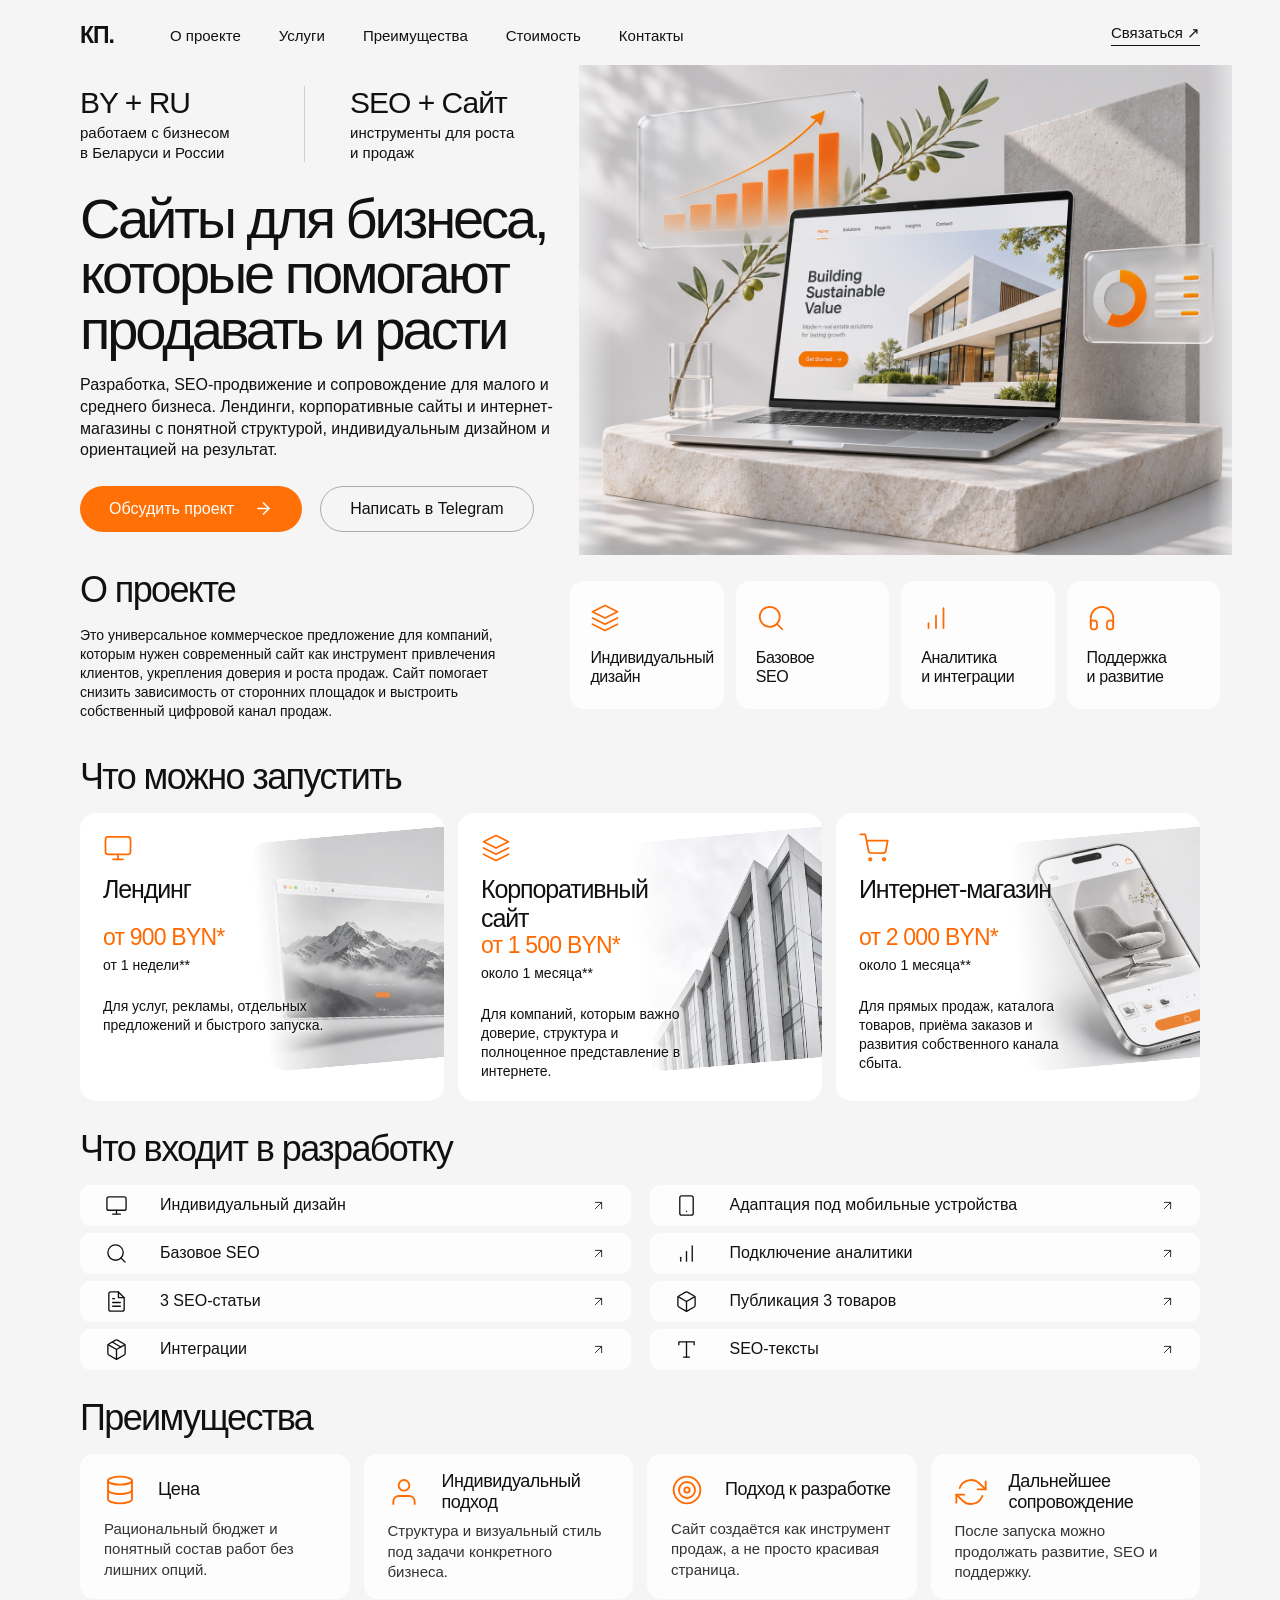
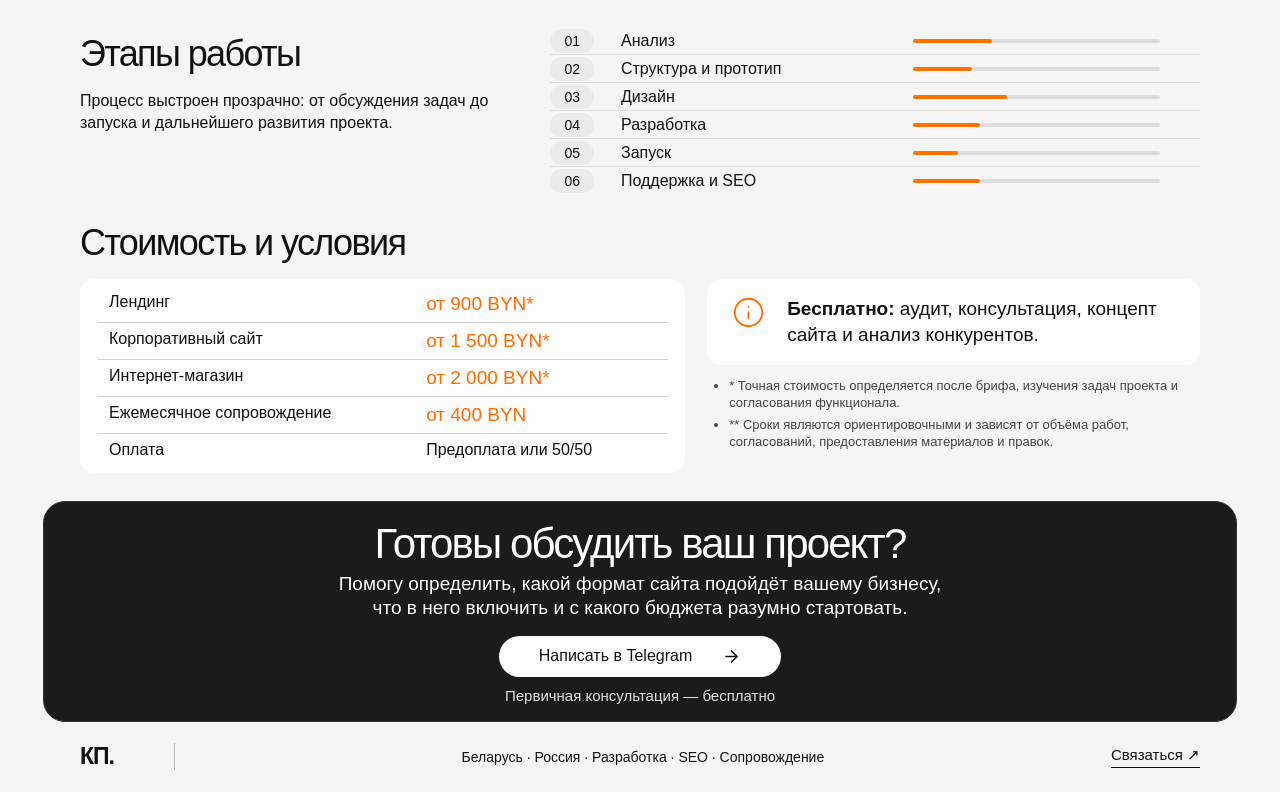
==== business/index.html @ 4745e0a7 "Add universal business website proposal with animated service details" ====
<!doctype html>
<html lang="ru"><head><meta charset="utf-8"><meta name="viewport" content="width=device-width,initial-scale=1"><meta name="theme-color" content="#f5f5f6"><meta name="description" content="Разработка, SEO-продвижение и сопровождение сайтов для малого и среднего бизнеса в Беларуси и России. Лендинги от 900 BYN."><title>Сайты для роста бизнеса — коммерческое предложение</title><link rel="stylesheet" href="style.css"></head><body>
<header class="wrap"><a class="logo" href="#home" aria-label="На главную">КП.</a><nav aria-label="Основная навигация"><a href="#about">О проекте</a><a href="#services">Услуги</a><a href="#benefits">Преимущества</a><a href="#pricing">Стоимость</a><a href="#contact">Контакты</a></nav><a class="text-link" href="https://t.me/mofyl">Связаться ↗</a></header>
<main id="home"><section class="hero wrap"><img class="hero-image" src="assets/hero.png" width="1200" height="900" alt="Ноутбук с сайтом компании, графиками роста и аналитикой на каменном подиуме" fetchpriority="high"><div class="hero-copy"><div class="metrics"><div><strong>BY + RU</strong><span>работаем с бизнесом<br>в Беларуси и России</span></div><div><strong>SEO + Сайт</strong><span>инструменты для роста<br>и продаж</span></div></div><h1>Сайты для бизнеса,<br>которые помогают<br>продавать и расти</h1><p>Разработка, SEO-продвижение и сопровождение для малого и среднего бизнеса. Лендинги, корпоративные сайты и интернет-магазины с понятной структурой, индивидуальным дизайном и ориентацией на результат.</p><div class="actions"><a class="button orange" href="https://t.me/mofyl">Обсудить проект <i data-feather="arrow-right"></i></a><a class="button outline" href="https://t.me/mofyl">Написать в Telegram</a></div></div></section>
<section class="wrap about" id="about"><div><h2>О проекте</h2><p>Это универсальное коммерческое предложение для компаний, которым нужен современный сайт как инструмент привлечения клиентов, укрепления доверия и роста продаж. Сайт помогает снизить зависимость от сторонних площадок и выстроить собственный цифровой канал продаж.</p></div><div class="features"><article><i data-feather="layers"></i><h3>Индивидуальный<br>дизайн</h3></article><article><i data-feather="search"></i><h3>Базовое<br>SEO</h3></article><article><i data-feather="bar-chart"></i><h3>Аналитика<br>и интеграции</h3></article><article><i data-feather="headphones"></i><h3>Поддержка<br>и развитие</h3></article></div></section>
<section class="wrap" id="services"><h2>Что можно запустить</h2><div class="services"><article class="service"><img src="assets/landing.png" width="600" height="600" alt="Минималистичный лендинг с фотографией гор" loading="lazy"><div><i data-feather="monitor"></i><h3>Лендинг</h3><strong>от 900 BYN*</strong><span>от 1 недели**</span><p>Для услуг, рекламы, отдельных предложений и быстрого запуска.</p></div></article><article class="service"><img src="assets/corporate.png" width="600" height="600" alt="Современная архитектура офисного здания" loading="lazy"><div><i data-feather="layers"></i><h3>Корпоративный<br>сайт</h3><strong>от 1 500 BYN*</strong><span>около 1 месяца**</span><p>Для компаний, которым важно доверие, структура и полноценное представление в интернете.</p></div></article><article class="service"><img src="assets/shop.png" width="600" height="600" alt="Интернет-магазин мебели на экране смартфона" loading="lazy"><div><i data-feather="shopping-cart"></i><h3>Интернет-магазин</h3><strong>от 2 000 BYN*</strong><span>около 1 месяца**</span><p>Для прямых продаж, каталога товаров, приёма заказов и развития собственного канала сбыта.</p></div></article></div></section>
<section class="wrap" id="development"><h2>Что входит в разработку</h2><div class="accordion" id="accordion"></div></section>
<section class="wrap" id="benefits"><h2>Преимущества</h2><div class="benefits"><article><i data-feather="database"></i><h3>Цена</h3><p>Рациональный бюджет и понятный состав работ без лишних опций.</p></article><article><i data-feather="user"></i><h3>Индивидуальный<br>подход</h3><p>Структура и визуальный стиль под задачи конкретного бизнеса.</p></article><article><i data-feather="target"></i><h3>Подход к разработке</h3><p>Сайт создаётся как инструмент продаж, а не просто красивая страница.</p></article><article><i data-feather="refresh-cw"></i><h3>Дальнейшее<br>сопровождение</h3><p>После запуска можно продолжать развитие, SEO и поддержку.</p></article></div></section>
<section class="wrap stages"><div><h2>Этапы работы</h2><p>Процесс выстроен прозрачно: от обсуждения задач до запуска и дальнейшего развития проекта.</p></div><ol><li><span>Анализ</span><b style="--progress:32%"></b></li><li><span>Структура и прототип</span><b style="--progress:24%"></b></li><li><span>Дизайн</span><b style="--progress:38%"></b></li><li><span>Разработка</span><b style="--progress:27%"></b></li><li><span>Запуск</span><b style="--progress:18%"></b></li><li><span>Поддержка и SEO</span><b style="--progress:27%"></b></li></ol></section>
<section class="wrap" id="pricing"><h2>Стоимость и условия</h2><div class="pricing"><div class="price-table"><div><span>Лендинг</span><strong>от 900 BYN*</strong></div><div><span>Корпоративный сайт</span><strong>от 1 500 BYN*</strong></div><div><span>Интернет-магазин</span><strong>от 2 000 BYN*</strong></div><div><span>Ежемесячное сопровождение</span><strong>от 400 BYN</strong></div><div><span>Оплата</span><span>Предоплата или 50/50</span></div></div><div><aside class="free"><i data-feather="info"></i><p><b>Бесплатно:</b> аудит, консультация, концепт сайта и анализ конкурентов.</p></aside><ul class="notes"><li>* Точная стоимость определяется после брифа, изучения задач проекта и согласования функционала.</li><li>** Сроки являются ориентировочными и зависят от объёма работ, согласований, предоставления материалов и правок.</li></ul></div></div></section>
<section class="contact" id="contact"><h2>Готовы обсудить ваш проект?</h2><p>Помогу определить, какой формат сайта подойдёт вашему бизнесу,<br>что в него включить и с какого бюджета разумно стартовать.</p><a class="button" href="https://t.me/mofyl">Написать в Telegram <i data-feather="arrow-right"></i></a><small>Первичная консультация — бесплатно</small></section></main>
<footer class="wrap"><a class="logo" href="#home">КП.</a><span>Беларусь · Россия · Разработка · SEO · Сопровождение</span><a class="text-link" href="https://t.me/mofyl">Связаться ↗</a></footer><script src="assets/feather.min.js"></script><script src="script.js"></script></body></html>
---- business/style.css ----
*{box-sizing:border-box}html{scroll-behavior:smooth;scroll-padding-top:24px}body{margin:0;background:#f5f5f6;color:#111;font-family:Arial,Helvetica,sans-serif;font-size:16px;-webkit-font-smoothing:antialiased}a{color:inherit;text-decoration:none}button{font:inherit}p{line-height:1.35;margin:0}h1,h2,h3{font-weight:400;margin:0;letter-spacing:-.045em}h2{font-size:36px;line-height:1.12;margin-bottom:16px}h3{font-size:19px;line-height:1.14}.wrap{max-width:1160px;margin:auto;padding:0 20px}header{height:70px;display:flex;align-items:center;gap:56px}.logo{font-size:23px;font-weight:700;letter-spacing:-1px}nav{display:flex;gap:38px;font-size:15px}.text-link{font-size:15px;border-bottom:1px solid;padding-bottom:3px}header>.text-link{margin-left:auto}a:focus-visible,button:focus-visible{outline:2px solid #ff6b00;outline-offset:5px}nav a:hover,.text-link:hover{color:#ef6400}.hero{position:relative;min-height:490px;padding-top:16px;padding-bottom:28px}.hero-copy{position:relative;z-index:1;width:54%}.hero-image{position:absolute;width:59%;height:490px;object-fit:contain;right:-28px;top:-5px;mix-blend-mode:multiply}.metrics{display:flex;gap:44px;margin:0 0 29px}.metrics>div{min-width:180px}.metrics>div+div{border-left:1px solid #d0d0d0;padding-left:45px}.metrics strong{display:block;font-size:30px;font-weight:400;letter-spacing:-1px}.metrics span{display:block;font-size:15px;line-height:1.3;margin-top:3px}h1{font-size:56px;line-height:.99;margin-bottom:17px;letter-spacing:-.055em}.hero-copy>p{max-width:500px;font-size:16px}.actions{display:flex;gap:18px;margin-top:25px}.button{display:inline-flex;align-items:center;justify-content:center;gap:20px;border-radius:40px;background:#fff;padding:13px 29px;font-size:16px;transition:transform .25s,background .25s,box-shadow .25s;white-space:nowrap}.button svg{width:19px;height:19px}.button:hover{transform:translateY(-3px);box-shadow:0 5px 18px #00000015}.orange{background:#ff7107;color:#fff}.orange:hover{background:#ee6200}.outline{border:1px solid #aaa;background:transparent}.about{display:grid;grid-template-columns:42% 58%;align-items:center;gap:20px;margin-top:10px;margin-bottom:36px}.about p{font-size:14px;max-width:440px}.features{display:grid;grid-template-columns:repeat(4,1fr);gap:12px}.features article{padding:22px 20px;background:#ffffffc9;border-radius:14px;min-height:128px}.features svg{width:30px;height:30px;color:#ff6b00;stroke-width:1.4;margin-bottom:12px}.features h3{font-size:16px;letter-spacing:-.025em}section.wrap:not(.hero):not(.about){margin-bottom:28px}.services{display:grid;grid-template-columns:repeat(3,1fr);gap:14px}.service{border-radius:16px;background:#fff;position:relative;overflow:hidden;min-height:258px;padding:20px 23px}.service>img{position:absolute;right:-42px;top:20px;width:62%;height:230px;object-fit:cover;opacity:.92;border-radius:18px;transform:rotate(-5deg)}.service>div{position:relative;z-index:1}.service svg{color:#ff6b00;width:30px;height:30px;stroke-width:1.4;margin-bottom:8px}.service h3{font-size:25px;min-height:49px;max-width:90%}.service strong{color:#ff6900;font-size:23px;font-weight:500;display:block;letter-spacing:-.035em;margin-top:0}.service span{display:block;font-size:14px;margin-top:6px}.service p{font-size:14px;max-width:225px;margin-top:24px;text-shadow:0 0 7px white,0 0 7px white}.accordion{display:grid;grid-template-columns:1fr 1fr;gap:7px 19px;align-items:start}.accordion-item{background:#ffffffd9;border-radius:11px;overflow:hidden}.accordion button{width:100%;padding:9px 25px;display:flex;align-items:center;border:0;background:transparent;text-align:left;gap:32px;cursor:pointer;color:#111;font-size:16px}.accordion button svg{width:23px;height:23px;stroke-width:1.4;flex-shrink:0}.accordion button .arrow{margin-left:auto;width:15px;transition:transform .4s}.accordion button[aria-expanded=true] .arrow{transform:rotate(90deg);color:#ff6b00}.accordion-panel{display:grid;grid-template-rows:0fr;transition:grid-template-rows .45s ease,opacity .35s;opacity:0}.accordion-panel>div{overflow:hidden}.accordion-panel p{font-size:14px;color:#505050;padding:0 25px 0 80px;transition:padding .45s}.accordion-item.open .accordion-panel{grid-template-rows:1fr;opacity:1}.accordion-item.open p{padding-bottom:18px}.benefits{display:grid;grid-template-columns:repeat(4,1fr);gap:14px}.benefits article{background:#ffffffd9;border-radius:14px;padding:17px 24px;display:grid;grid-template-columns:40px 1fr;align-items:center;gap:9px 14px}.benefits svg{color:#ff6b00;width:32px;height:32px;stroke-width:1.4}.benefits h3{font-size:18px;letter-spacing:-.025em}.benefits p{grid-column:1/-1;color:#333;font-size:15px}.stages{display:grid;grid-template-columns:40% 58%;gap:2%;align-items:start;padding-top:0}.stages>div{padding-top:7px}.stages p{max-width:410px}.stages ol{list-style:none;counter-reset:stage;margin:0;padding:0}.stages li{counter-increment:stage;display:flex;gap:27px;align-items:center;border-bottom:1px solid #dedee0;min-height:28px;font-size:16px}.stages li:last-child{border:0}.stages li:before{content:'0' counter(stage);font-size:14px;background:#ebebed;border-radius:20px;padding:4px 14px}.stages li span{flex:1}.stages li b{width:38%;height:4px;background:#dddde0;border-radius:5px;margin-right:40px}.stages li b:before{content:'';display:block;width:var(--progress);height:100%;border-radius:5px;background:#ff7200}.pricing{display:grid;grid-template-columns:54% 44%;gap:2%}.price-table{background:#ffffffce;padding:7px 17px;border-radius:14px}.price-table>div{display:grid;grid-template-columns:58% 42%;padding:7px 12px;border-bottom:1px solid #d2d2d2;font-size:16px}.price-table>div:last-child{border:0}.price-table strong{color:#ff6b00;font-size:19px;font-weight:500}.free{display:flex;gap:22px;background:#ffffffce;border-radius:14px;padding:17px 25px;align-items:flex-start}.free svg{width:33px;height:33px;flex-shrink:0;color:#ff6b00;stroke-width:1.3}.free p{font-size:19px}.notes{padding-left:22px;margin:13px 0 0;color:#444;font-size:13px;line-height:1.3}.notes li+li{margin-top:6px}.contact{max-width:1194px;margin:24px auto 0;text-align:center;background:#1b1b1b;color:#fff;border:1px solid #333;border-radius:22px;padding:18px 20px 17px}.contact h2{font-size:42px;margin-bottom:5px}.contact p{font-size:19px;line-height:1.22}.contact .button{color:#111;margin:17px 0 10px;padding:11px 40px;gap:30px}.contact small{display:block;font-size:15px;color:#e0e0e0}footer{display:flex;align-items:center;justify-content:space-between;height:70px;gap:20px}footer>.logo{border-right:1px solid #bbb;padding-right:60px}footer>span{font-size:14px}.reveal{opacity:0;transform:translateY(20px);transition:opacity .75s ease,transform .75s ease}.reveal.visible{opacity:1;transform:none}@media(min-width:1500px){.hero{padding-top:24px}}@media(max-width:1050px){header{gap:30px}nav{gap:22px}.hero-image{right:0;width:54%}h1{font-size:46px}.hero-copy{width:56%}.metrics{gap:20px}.metrics>div{min-width:155px}.metrics>div+div{padding-left:25px}.actions{gap:12px}.button{padding:12px 21px}.about{grid-template-columns:40% 58%;gap:2%}.features article{padding:20px 15px}.service{padding:18px}.service h3{font-size:23px}.benefits article{padding:16px}.contact{margin-left:20px;margin-right:20px}}@media(max-width:760px){header{height:auto;min-height:65px;flex-wrap:wrap;gap:15px;padding-top:16px;padding-bottom:12px}nav{order:3;width:100%;overflow:auto;gap:23px;padding:4px 0;font-size:14px;white-space:nowrap}.hero{padding-top:20px;min-height:0}.hero-copy{width:100%}.metrics{margin-bottom:25px}.metrics strong{font-size:26px}h1{font-size:clamp(36px,7.6vw,54px)}.hero-copy>p{max-width:540px}.hero-image{position:relative;width:100%;height:auto;max-height:380px;object-fit:contain;top:0;right:0;margin-top:20px}.hero{display:flex;flex-direction:column-reverse}.actions{flex-wrap:wrap}.button{font-size:14px;padding:12px 22px}.about{display:block;margin-top:0}.about p{max-width:none}.features{margin-top:22px;grid-template-columns:repeat(4,1fr);gap:8px}.features article{padding:15px 10px;min-height:110px}.features h3{font-size:13px}.services{grid-template-columns:1fr}.service{min-height:245px;padding:23px}.service>img{width:50%;height:230px;right:-10px;top:10px}.service h3{font-size:27px;min-height:44px}.service p{max-width:55%;font-size:15px}.accordion{grid-template-columns:1fr}.accordion button{gap:20px;padding:12px 18px;font-size:15px}.accordion-panel p{padding-left:61px}.benefits{grid-template-columns:1fr 1fr;gap:10px}.benefits h3{font-size:16px}.benefits p{font-size:14px}.benefits article{gap:10px;grid-template-columns:30px 1fr}.benefits svg{width:27px}.stages{grid-template-columns:1fr;gap:20px}.stages p{max-width:none}.stages li b{margin-right:5px;width:32%}.stages li{gap:14px;font-size:14px}.pricing{grid-template-columns:1fr;gap:18px}.price-table>div{font-size:14px;padding:9px 0}.price-table strong{font-size:17px}h2{font-size:30px}.contact{padding:24px 16px;border-radius:18px}.contact h2{font-size:32px}.contact p{font-size:16px}.contact br{display:none}.contact small{font-size:13px}footer{height:auto;padding-top:22px;padding-bottom:22px;flex-wrap:wrap}footer>.logo{padding-right:25px}footer>span{order:3;width:100%;font-size:12px}}@media(prefers-reduced-motion:reduce){html{scroll-behavior:auto}*,*:before{transition:none!important;animation:none!important}.reveal{opacity:1;transform:none}}
.hero-image{mask-image:linear-gradient(to right,transparent,#000 7%,#000 94%,transparent);mask-composite:intersect}.service>img{mask-image:linear-gradient(to right,transparent,#000 30%)}.features{grid-template-columns:repeat(4,minmax(0,1fr))}.benefits{grid-template-columns:repeat(4,minmax(0,1fr))}@media(max-width:760px){.metrics>div{min-width:0;flex:1}.metrics{gap:18px}.metrics>div+div{padding-left:18px}.features{grid-template-columns:repeat(2,minmax(0,1fr))}.features h3{font-size:15px}.features article{padding:18px}.benefits{grid-template-columns:repeat(2,minmax(0,1fr))}.benefits article{min-width:0}.benefits h3{overflow-wrap:anywhere}.hero-image{mask-image:linear-gradient(to bottom,transparent,#000 6%,#000 94%,transparent)}}
@media(min-width:761px) and (max-width:1050px){.features{grid-template-columns:repeat(2,minmax(0,1fr))}.features article{min-height:100px;padding:14px 18px}.features h3 br{display:none}.features svg{margin-bottom:5px}.hero-image{width:51%;mask-image:linear-gradient(to right,transparent,#000 18%,#000 94%,transparent)}.hero-copy>p{max-width:92%}.benefits article{grid-template-columns:1fr}.benefits h3{min-height:38px}}
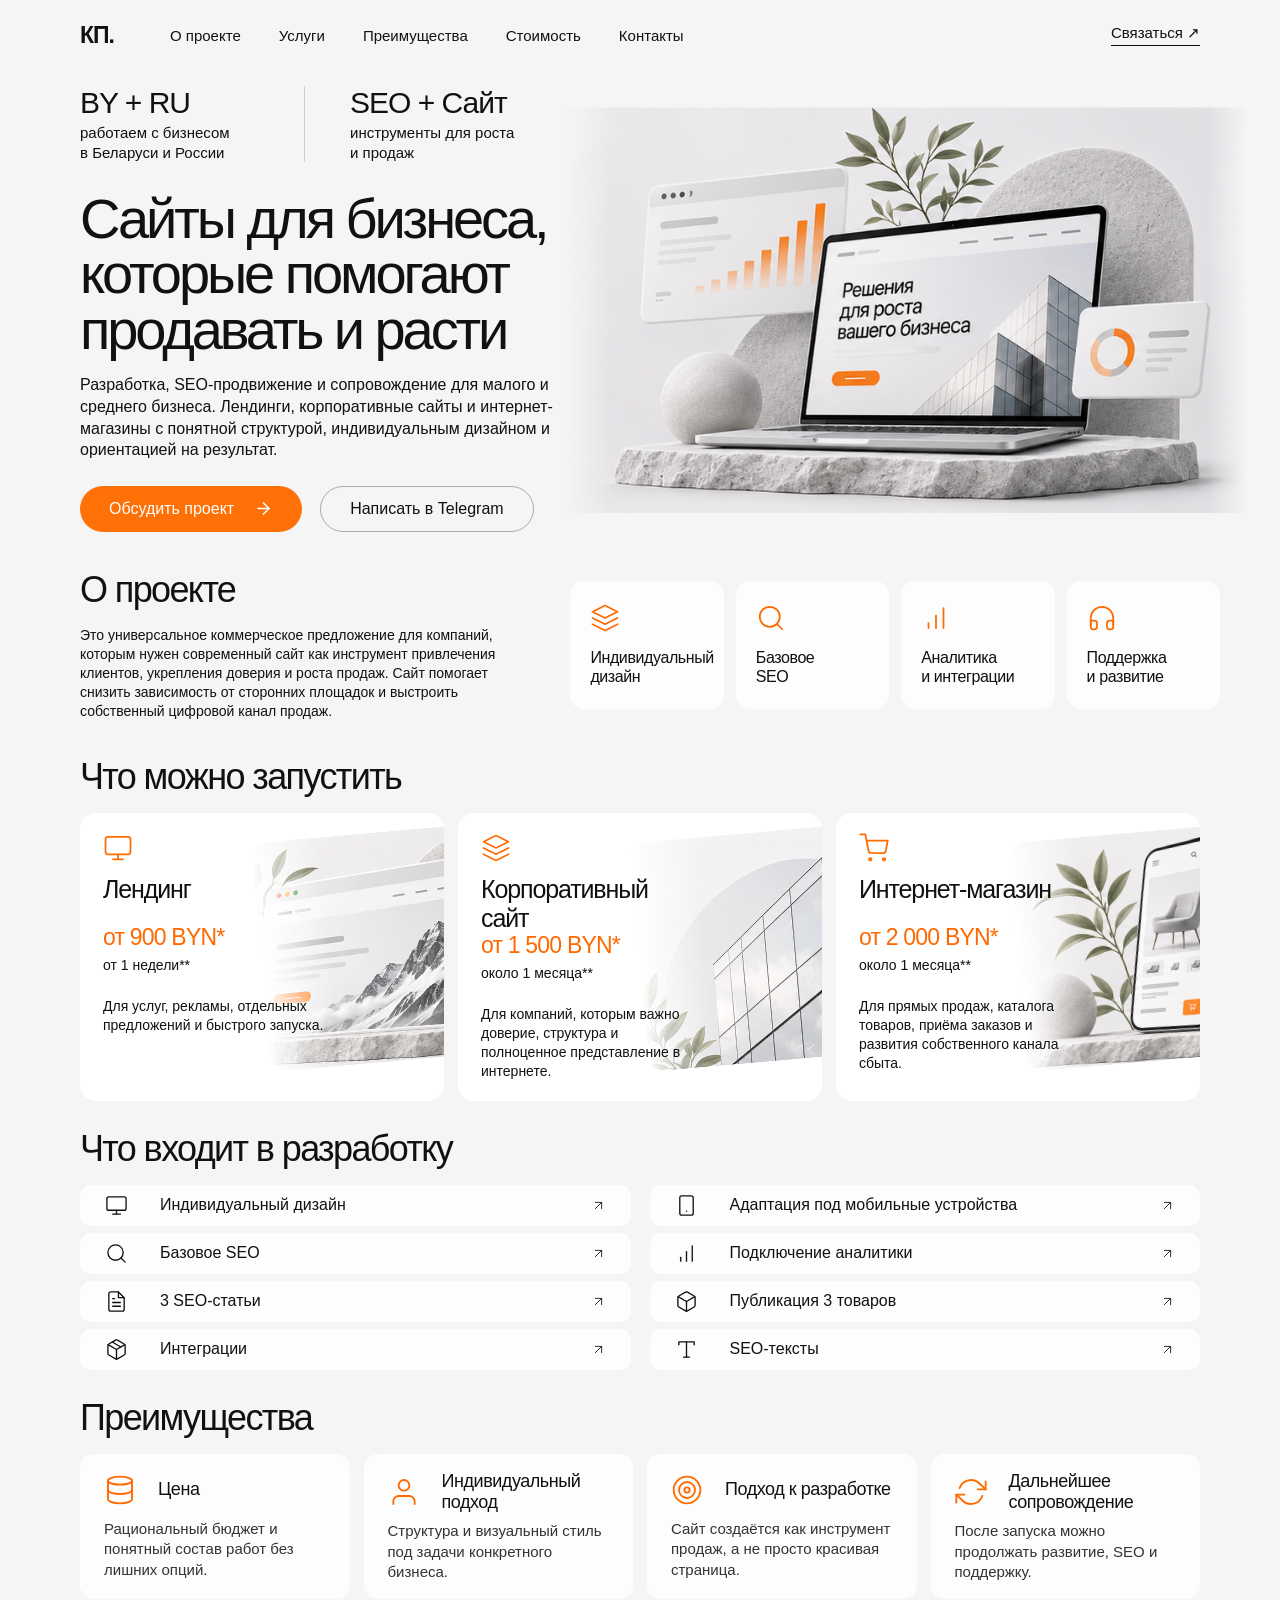
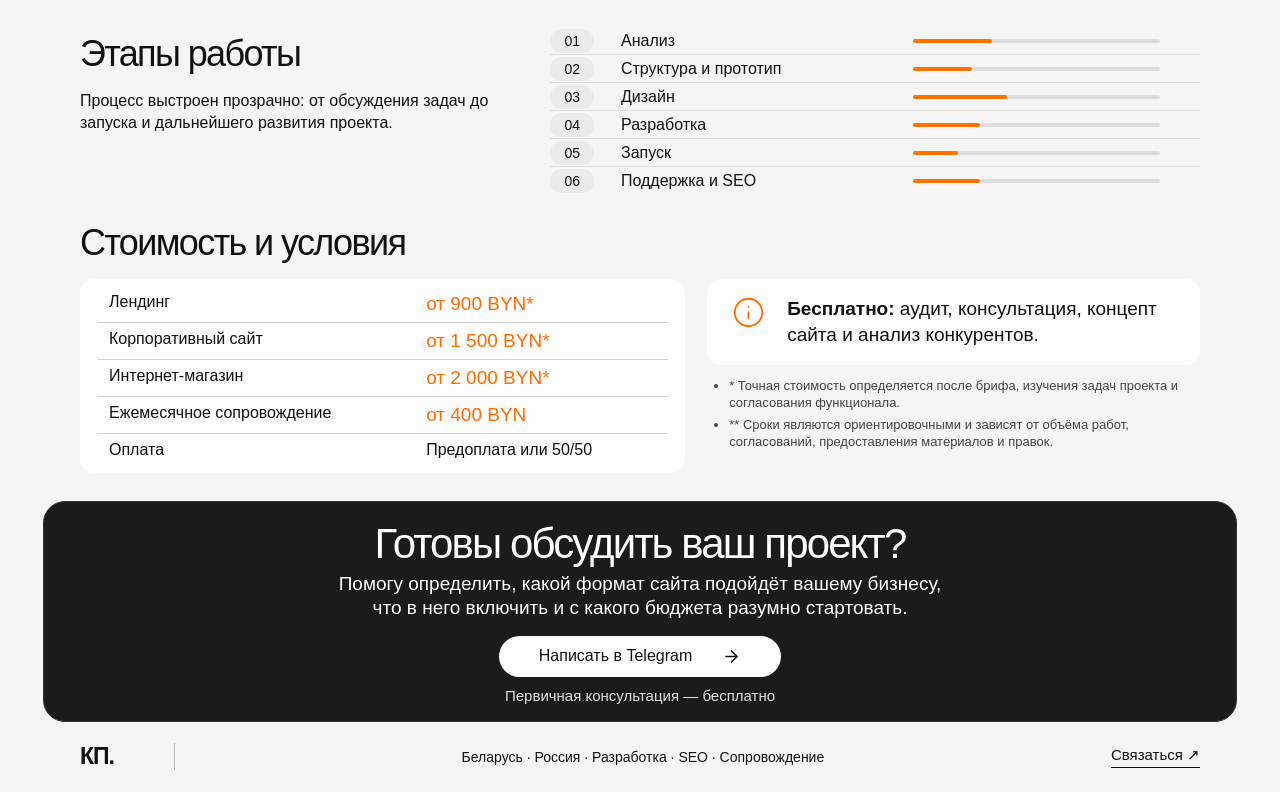
==== commit 1a790bab: "Replace proposal images with supplied client assets" ====
--- a/business/index.html
+++ b/business/index.html
@@ -1,9 +1,9 @@
 <!doctype html>
 <html lang="ru"><head><meta charset="utf-8"><meta name="viewport" content="width=device-width,initial-scale=1"><meta name="theme-color" content="#f5f5f6"><meta name="description" content="Разработка, SEO-продвижение и сопровождение сайтов для малого и среднего бизнеса в Беларуси и России. Лендинги от 900 BYN."><title>Сайты для роста бизнеса — коммерческое предложение</title><link rel="stylesheet" href="style.css"></head><body>
 <header class="wrap"><a class="logo" href="#home" aria-label="На главную">КП.</a><nav aria-label="Основная навигация"><a href="#about">О проекте</a><a href="#services">Услуги</a><a href="#benefits">Преимущества</a><a href="#pricing">Стоимость</a><a href="#contact">Контакты</a></nav><a class="text-link" href="https://t.me/mofyl">Связаться ↗</a></header>
-<main id="home"><section class="hero wrap"><img class="hero-image" src="assets/hero.png" width="1200" height="900" alt="Ноутбук с сайтом компании, графиками роста и аналитикой на каменном подиуме" fetchpriority="high"><div class="hero-copy"><div class="metrics"><div><strong>BY + RU</strong><span>работаем с бизнесом<br>в Беларуси и России</span></div><div><strong>SEO + Сайт</strong><span>инструменты для роста<br>и продаж</span></div></div><h1>Сайты для бизнеса,<br>которые помогают<br>продавать и расти</h1><p>Разработка, SEO-продвижение и сопровождение для малого и среднего бизнеса. Лендинги, корпоративные сайты и интернет-магазины с понятной структурой, индивидуальным дизайном и ориентацией на результат.</p><div class="actions"><a class="button orange" href="https://t.me/mofyl">Обсудить проект <i data-feather="arrow-right"></i></a><a class="button outline" href="https://t.me/mofyl">Написать в Telegram</a></div></div></section>
+<main id="home"><section class="hero wrap"><img class="hero-image" src="assets/hero-v2.png" width="815" height="484" alt="Ноутбук с сайтом компании, графиками роста и аналитикой на каменном подиуме" fetchpriority="high"><div class="hero-copy"><div class="metrics"><div><strong>BY + RU</strong><span>работаем с бизнесом<br>в Беларуси и России</span></div><div><strong>SEO + Сайт</strong><span>инструменты для роста<br>и продаж</span></div></div><h1>Сайты для бизнеса,<br>которые помогают<br>продавать и расти</h1><p>Разработка, SEO-продвижение и сопровождение для малого и среднего бизнеса. Лендинги, корпоративные сайты и интернет-магазины с понятной структурой, индивидуальным дизайном и ориентацией на результат.</p><div class="actions"><a class="button orange" href="https://t.me/mofyl">Обсудить проект <i data-feather="arrow-right"></i></a><a class="button outline" href="https://t.me/mofyl">Написать в Telegram</a></div></div></section>
 <section class="wrap about" id="about"><div><h2>О проекте</h2><p>Это универсальное коммерческое предложение для компаний, которым нужен современный сайт как инструмент привлечения клиентов, укрепления доверия и роста продаж. Сайт помогает снизить зависимость от сторонних площадок и выстроить собственный цифровой канал продаж.</p></div><div class="features"><article><i data-feather="layers"></i><h3>Индивидуальный<br>дизайн</h3></article><article><i data-feather="search"></i><h3>Базовое<br>SEO</h3></article><article><i data-feather="bar-chart"></i><h3>Аналитика<br>и интеграции</h3></article><article><i data-feather="headphones"></i><h3>Поддержка<br>и развитие</h3></article></div></section>
-<section class="wrap" id="services"><h2>Что можно запустить</h2><div class="services"><article class="service"><img src="assets/landing.png" width="600" height="600" alt="Минималистичный лендинг с фотографией гор" loading="lazy"><div><i data-feather="monitor"></i><h3>Лендинг</h3><strong>от 900 BYN*</strong><span>от 1 недели**</span><p>Для услуг, рекламы, отдельных предложений и быстрого запуска.</p></div></article><article class="service"><img src="assets/corporate.png" width="600" height="600" alt="Современная архитектура офисного здания" loading="lazy"><div><i data-feather="layers"></i><h3>Корпоративный<br>сайт</h3><strong>от 1 500 BYN*</strong><span>около 1 месяца**</span><p>Для компаний, которым важно доверие, структура и полноценное представление в интернете.</p></div></article><article class="service"><img src="assets/shop.png" width="600" height="600" alt="Интернет-магазин мебели на экране смартфона" loading="lazy"><div><i data-feather="shopping-cart"></i><h3>Интернет-магазин</h3><strong>от 2 000 BYN*</strong><span>около 1 месяца**</span><p>Для прямых продаж, каталога товаров, приёма заказов и развития собственного канала сбыта.</p></div></article></div></section>
+<section class="wrap" id="services"><h2>Что можно запустить</h2><div class="services"><article class="service"><img src="assets/landing-v2.png" width="814" height="420" alt="Минималистичный лендинг с фотографией гор" loading="lazy"><div><i data-feather="monitor"></i><h3>Лендинг</h3><strong>от 900 BYN*</strong><span>от 1 недели**</span><p>Для услуг, рекламы, отдельных предложений и быстрого запуска.</p></div></article><article class="service"><img src="assets/corporate-v2.png" width="815" height="420" alt="Современная архитектура офисного здания" loading="lazy"><div><i data-feather="layers"></i><h3>Корпоративный<br>сайт</h3><strong>от 1 500 BYN*</strong><span>около 1 месяца**</span><p>Для компаний, которым важно доверие, структура и полноценное представление в интернете.</p></div></article><article class="service"><img src="assets/shop-v2.png" width="814" height="484" alt="Интернет-магазин мебели на экране смартфона" loading="lazy"><div><i data-feather="shopping-cart"></i><h3>Интернет-магазин</h3><strong>от 2 000 BYN*</strong><span>около 1 месяца**</span><p>Для прямых продаж, каталога товаров, приёма заказов и развития собственного канала сбыта.</p></div></article></div></section>
 <section class="wrap" id="development"><h2>Что входит в разработку</h2><div class="accordion" id="accordion"></div></section>
 <section class="wrap" id="benefits"><h2>Преимущества</h2><div class="benefits"><article><i data-feather="database"></i><h3>Цена</h3><p>Рациональный бюджет и понятный состав работ без лишних опций.</p></article><article><i data-feather="user"></i><h3>Индивидуальный<br>подход</h3><p>Структура и визуальный стиль под задачи конкретного бизнеса.</p></article><article><i data-feather="target"></i><h3>Подход к разработке</h3><p>Сайт создаётся как инструмент продаж, а не просто красивая страница.</p></article><article><i data-feather="refresh-cw"></i><h3>Дальнейшее<br>сопровождение</h3><p>После запуска можно продолжать развитие, SEO и поддержку.</p></article></div></section>
 <section class="wrap stages"><div><h2>Этапы работы</h2><p>Процесс выстроен прозрачно: от обсуждения задач до запуска и дальнейшего развития проекта.</p></div><ol><li><span>Анализ</span><b style="--progress:32%"></b></li><li><span>Структура и прототип</span><b style="--progress:24%"></b></li><li><span>Дизайн</span><b style="--progress:38%"></b></li><li><span>Разработка</span><b style="--progress:27%"></b></li><li><span>Запуск</span><b style="--progress:18%"></b></li><li><span>Поддержка и SEO</span><b style="--progress:27%"></b></li></ol></section>
--- a/business/style.css
+++ b/business/style.css
@@ -1,3 +1,4 @@
 *{box-sizing:border-box}html{scroll-behavior:smooth;scroll-padding-top:24px}body{margin:0;background:#f5f5f6;color:#111;font-family:Arial,Helvetica,sans-serif;font-size:16px;-webkit-font-smoothing:antialiased}a{color:inherit;text-decoration:none}button{font:inherit}p{line-height:1.35;margin:0}h1,h2,h3{font-weight:400;margin:0;letter-spacing:-.045em}h2{font-size:36px;line-height:1.12;margin-bottom:16px}h3{font-size:19px;line-height:1.14}.wrap{max-width:1160px;margin:auto;padding:0 20px}header{height:70px;display:flex;align-items:center;gap:56px}.logo{font-size:23px;font-weight:700;letter-spacing:-1px}nav{display:flex;gap:38px;font-size:15px}.text-link{font-size:15px;border-bottom:1px solid;padding-bottom:3px}header>.text-link{margin-left:auto}a:focus-visible,button:focus-visible{outline:2px solid #ff6b00;outline-offset:5px}nav a:hover,.text-link:hover{color:#ef6400}.hero{position:relative;min-height:490px;padding-top:16px;padding-bottom:28px}.hero-copy{position:relative;z-index:1;width:54%}.hero-image{position:absolute;width:59%;height:490px;object-fit:contain;right:-28px;top:-5px;mix-blend-mode:multiply}.metrics{display:flex;gap:44px;margin:0 0 29px}.metrics>div{min-width:180px}.metrics>div+div{border-left:1px solid #d0d0d0;padding-left:45px}.metrics strong{display:block;font-size:30px;font-weight:400;letter-spacing:-1px}.metrics span{display:block;font-size:15px;line-height:1.3;margin-top:3px}h1{font-size:56px;line-height:.99;margin-bottom:17px;letter-spacing:-.055em}.hero-copy>p{max-width:500px;font-size:16px}.actions{display:flex;gap:18px;margin-top:25px}.button{display:inline-flex;align-items:center;justify-content:center;gap:20px;border-radius:40px;background:#fff;padding:13px 29px;font-size:16px;transition:transform .25s,background .25s,box-shadow .25s;white-space:nowrap}.button svg{width:19px;height:19px}.button:hover{transform:translateY(-3px);box-shadow:0 5px 18px #00000015}.orange{background:#ff7107;color:#fff}.orange:hover{background:#ee6200}.outline{border:1px solid #aaa;background:transparent}.about{display:grid;grid-template-columns:42% 58%;align-items:center;gap:20px;margin-top:10px;margin-bottom:36px}.about p{font-size:14px;max-width:440px}.features{display:grid;grid-template-columns:repeat(4,1fr);gap:12px}.features article{padding:22px 20px;background:#ffffffc9;border-radius:14px;min-height:128px}.features svg{width:30px;height:30px;color:#ff6b00;stroke-width:1.4;margin-bottom:12px}.features h3{font-size:16px;letter-spacing:-.025em}section.wrap:not(.hero):not(.about){margin-bottom:28px}.services{display:grid;grid-template-columns:repeat(3,1fr);gap:14px}.service{border-radius:16px;background:#fff;position:relative;overflow:hidden;min-height:258px;padding:20px 23px}.service>img{position:absolute;right:-42px;top:20px;width:62%;height:230px;object-fit:cover;opacity:.92;border-radius:18px;transform:rotate(-5deg)}.service>div{position:relative;z-index:1}.service svg{color:#ff6b00;width:30px;height:30px;stroke-width:1.4;margin-bottom:8px}.service h3{font-size:25px;min-height:49px;max-width:90%}.service strong{color:#ff6900;font-size:23px;font-weight:500;display:block;letter-spacing:-.035em;margin-top:0}.service span{display:block;font-size:14px;margin-top:6px}.service p{font-size:14px;max-width:225px;margin-top:24px;text-shadow:0 0 7px white,0 0 7px white}.accordion{display:grid;grid-template-columns:1fr 1fr;gap:7px 19px;align-items:start}.accordion-item{background:#ffffffd9;border-radius:11px;overflow:hidden}.accordion button{width:100%;padding:9px 25px;display:flex;align-items:center;border:0;background:transparent;text-align:left;gap:32px;cursor:pointer;color:#111;font-size:16px}.accordion button svg{width:23px;height:23px;stroke-width:1.4;flex-shrink:0}.accordion button .arrow{margin-left:auto;width:15px;transition:transform .4s}.accordion button[aria-expanded=true] .arrow{transform:rotate(90deg);color:#ff6b00}.accordion-panel{display:grid;grid-template-rows:0fr;transition:grid-template-rows .45s ease,opacity .35s;opacity:0}.accordion-panel>div{overflow:hidden}.accordion-panel p{font-size:14px;color:#505050;padding:0 25px 0 80px;transition:padding .45s}.accordion-item.open .accordion-panel{grid-template-rows:1fr;opacity:1}.accordion-item.open p{padding-bottom:18px}.benefits{display:grid;grid-template-columns:repeat(4,1fr);gap:14px}.benefits article{background:#ffffffd9;border-radius:14px;padding:17px 24px;display:grid;grid-template-columns:40px 1fr;align-items:center;gap:9px 14px}.benefits svg{color:#ff6b00;width:32px;height:32px;stroke-width:1.4}.benefits h3{font-size:18px;letter-spacing:-.025em}.benefits p{grid-column:1/-1;color:#333;font-size:15px}.stages{display:grid;grid-template-columns:40% 58%;gap:2%;align-items:start;padding-top:0}.stages>div{padding-top:7px}.stages p{max-width:410px}.stages ol{list-style:none;counter-reset:stage;margin:0;padding:0}.stages li{counter-increment:stage;display:flex;gap:27px;align-items:center;border-bottom:1px solid #dedee0;min-height:28px;font-size:16px}.stages li:last-child{border:0}.stages li:before{content:'0' counter(stage);font-size:14px;background:#ebebed;border-radius:20px;padding:4px 14px}.stages li span{flex:1}.stages li b{width:38%;height:4px;background:#dddde0;border-radius:5px;margin-right:40px}.stages li b:before{content:'';display:block;width:var(--progress);height:100%;border-radius:5px;background:#ff7200}.pricing{display:grid;grid-template-columns:54% 44%;gap:2%}.price-table{background:#ffffffce;padding:7px 17px;border-radius:14px}.price-table>div{display:grid;grid-template-columns:58% 42%;padding:7px 12px;border-bottom:1px solid #d2d2d2;font-size:16px}.price-table>div:last-child{border:0}.price-table strong{color:#ff6b00;font-size:19px;font-weight:500}.free{display:flex;gap:22px;background:#ffffffce;border-radius:14px;padding:17px 25px;align-items:flex-start}.free svg{width:33px;height:33px;flex-shrink:0;color:#ff6b00;stroke-width:1.3}.free p{font-size:19px}.notes{padding-left:22px;margin:13px 0 0;color:#444;font-size:13px;line-height:1.3}.notes li+li{margin-top:6px}.contact{max-width:1194px;margin:24px auto 0;text-align:center;background:#1b1b1b;color:#fff;border:1px solid #333;border-radius:22px;padding:18px 20px 17px}.contact h2{font-size:42px;margin-bottom:5px}.contact p{font-size:19px;line-height:1.22}.contact .button{color:#111;margin:17px 0 10px;padding:11px 40px;gap:30px}.contact small{display:block;font-size:15px;color:#e0e0e0}footer{display:flex;align-items:center;justify-content:space-between;height:70px;gap:20px}footer>.logo{border-right:1px solid #bbb;padding-right:60px}footer>span{font-size:14px}.reveal{opacity:0;transform:translateY(20px);transition:opacity .75s ease,transform .75s ease}.reveal.visible{opacity:1;transform:none}@media(min-width:1500px){.hero{padding-top:24px}}@media(max-width:1050px){header{gap:30px}nav{gap:22px}.hero-image{right:0;width:54%}h1{font-size:46px}.hero-copy{width:56%}.metrics{gap:20px}.metrics>div{min-width:155px}.metrics>div+div{padding-left:25px}.actions{gap:12px}.button{padding:12px 21px}.about{grid-template-columns:40% 58%;gap:2%}.features article{padding:20px 15px}.service{padding:18px}.service h3{font-size:23px}.benefits article{padding:16px}.contact{margin-left:20px;margin-right:20px}}@media(max-width:760px){header{height:auto;min-height:65px;flex-wrap:wrap;gap:15px;padding-top:16px;padding-bottom:12px}nav{order:3;width:100%;overflow:auto;gap:23px;padding:4px 0;font-size:14px;white-space:nowrap}.hero{padding-top:20px;min-height:0}.hero-copy{width:100%}.metrics{margin-bottom:25px}.metrics strong{font-size:26px}h1{font-size:clamp(36px,7.6vw,54px)}.hero-copy>p{max-width:540px}.hero-image{position:relative;width:100%;height:auto;max-height:380px;object-fit:contain;top:0;right:0;margin-top:20px}.hero{display:flex;flex-direction:column-reverse}.actions{flex-wrap:wrap}.button{font-size:14px;padding:12px 22px}.about{display:block;margin-top:0}.about p{max-width:none}.features{margin-top:22px;grid-template-columns:repeat(4,1fr);gap:8px}.features article{padding:15px 10px;min-height:110px}.features h3{font-size:13px}.services{grid-template-columns:1fr}.service{min-height:245px;padding:23px}.service>img{width:50%;height:230px;right:-10px;top:10px}.service h3{font-size:27px;min-height:44px}.service p{max-width:55%;font-size:15px}.accordion{grid-template-columns:1fr}.accordion button{gap:20px;padding:12px 18px;font-size:15px}.accordion-panel p{padding-left:61px}.benefits{grid-template-columns:1fr 1fr;gap:10px}.benefits h3{font-size:16px}.benefits p{font-size:14px}.benefits article{gap:10px;grid-template-columns:30px 1fr}.benefits svg{width:27px}.stages{grid-template-columns:1fr;gap:20px}.stages p{max-width:none}.stages li b{margin-right:5px;width:32%}.stages li{gap:14px;font-size:14px}.pricing{grid-template-columns:1fr;gap:18px}.price-table>div{font-size:14px;padding:9px 0}.price-table strong{font-size:17px}h2{font-size:30px}.contact{padding:24px 16px;border-radius:18px}.contact h2{font-size:32px}.contact p{font-size:16px}.contact br{display:none}.contact small{font-size:13px}footer{height:auto;padding-top:22px;padding-bottom:22px;flex-wrap:wrap}footer>.logo{padding-right:25px}footer>span{order:3;width:100%;font-size:12px}}@media(prefers-reduced-motion:reduce){html{scroll-behavior:auto}*,*:before{transition:none!important;animation:none!important}.reveal{opacity:1;transform:none}}
 .hero-image{mask-image:linear-gradient(to right,transparent,#000 7%,#000 94%,transparent);mask-composite:intersect}.service>img{mask-image:linear-gradient(to right,transparent,#000 30%)}.features{grid-template-columns:repeat(4,minmax(0,1fr))}.benefits{grid-template-columns:repeat(4,minmax(0,1fr))}@media(max-width:760px){.metrics>div{min-width:0;flex:1}.metrics{gap:18px}.metrics>div+div{padding-left:18px}.features{grid-template-columns:repeat(2,minmax(0,1fr))}.features h3{font-size:15px}.features article{padding:18px}.benefits{grid-template-columns:repeat(2,minmax(0,1fr))}.benefits article{min-width:0}.benefits h3{overflow-wrap:anywhere}.hero-image{mask-image:linear-gradient(to bottom,transparent,#000 6%,#000 94%,transparent)}}
 @media(min-width:761px) and (max-width:1050px){.features{grid-template-columns:repeat(2,minmax(0,1fr))}.features article{min-height:100px;padding:14px 18px}.features h3 br{display:none}.features svg{margin-bottom:5px}.hero-image{width:51%;mask-image:linear-gradient(to right,transparent,#000 18%,#000 94%,transparent)}.hero-copy>p{max-width:92%}.benefits article{grid-template-columns:1fr}.benefits h3{min-height:38px}}
+@media(min-width:761px) and (max-width:1050px){.features h3 br{display:initial}}
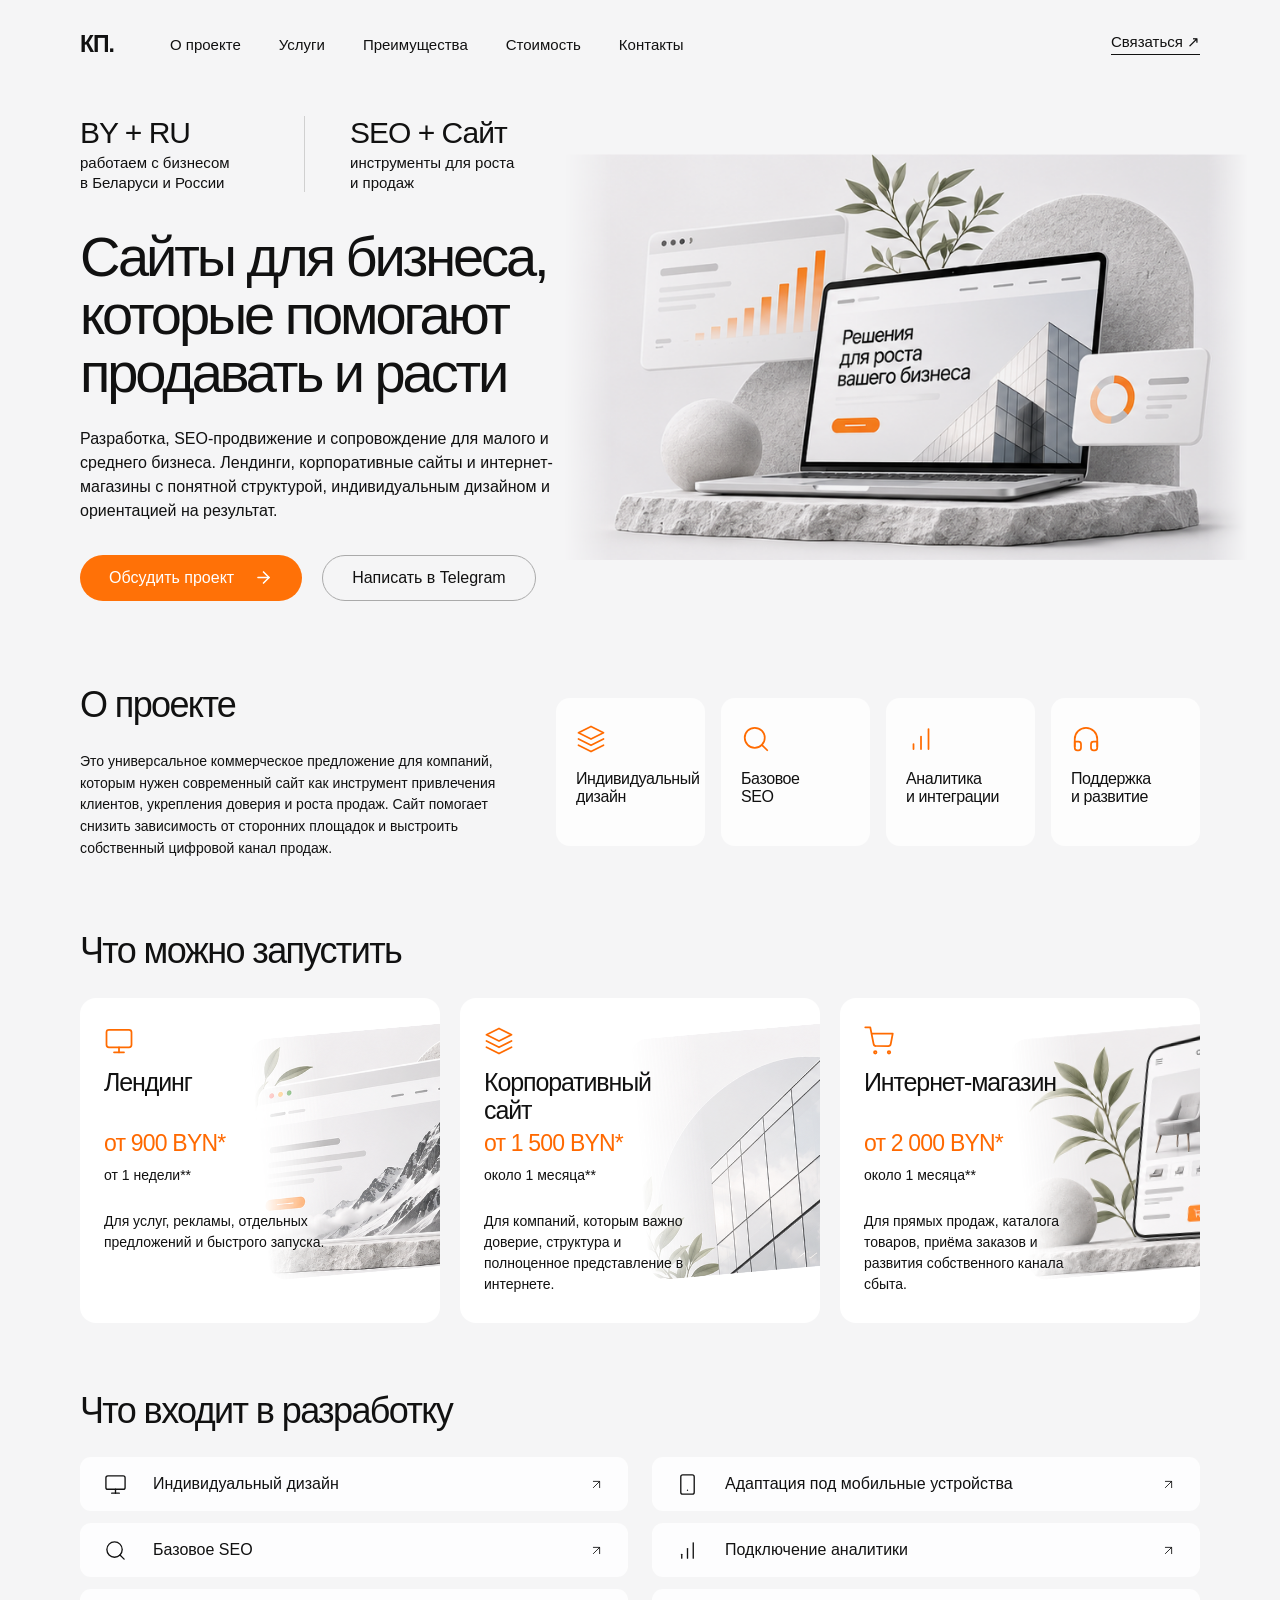
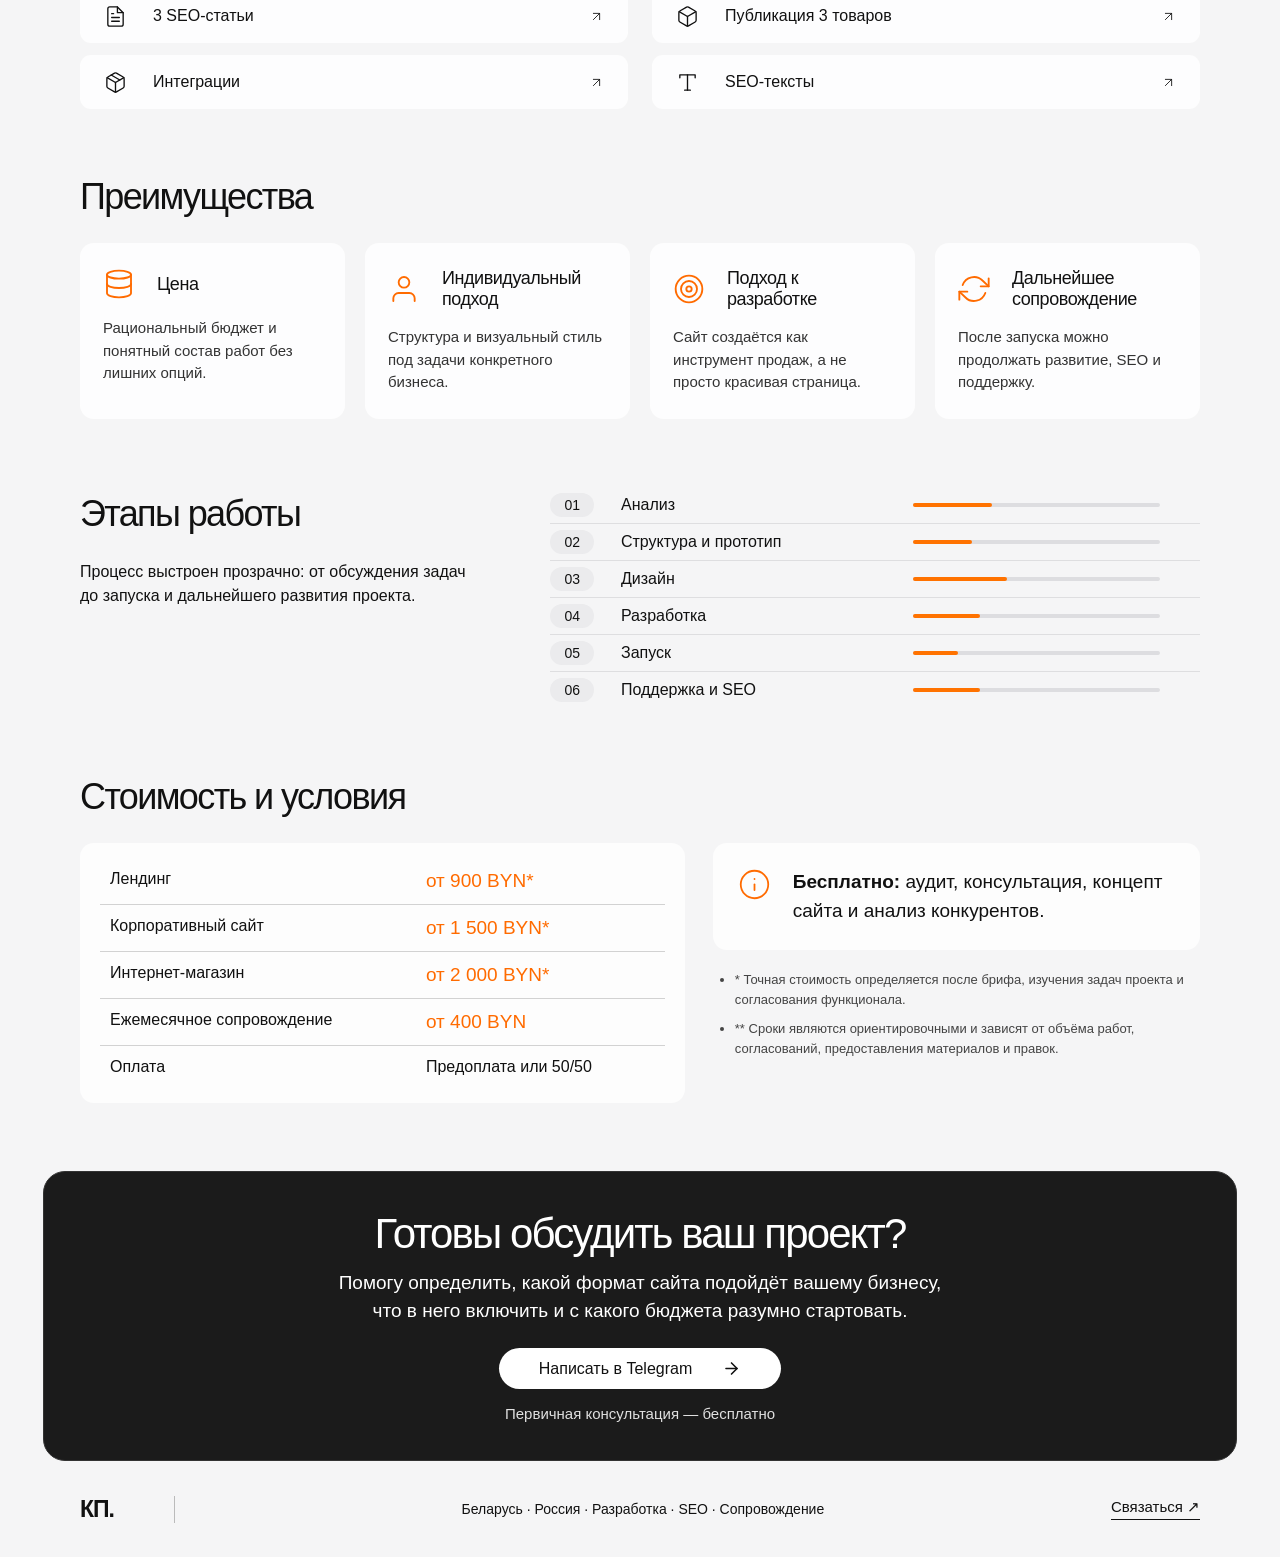
==== commit c81e8f0e: "Give proposal sections and cards more breathing room" ====
--- a/business/index.html
+++ b/business/index.html
@@ -1,5 +1,5 @@
 <!doctype html>
-<html lang="ru"><head><meta charset="utf-8"><meta name="viewport" content="width=device-width,initial-scale=1"><meta name="theme-color" content="#f5f5f6"><meta name="description" content="Разработка, SEO-продвижение и сопровождение сайтов для малого и среднего бизнеса в Беларуси и России. Лендинги от 900 BYN."><title>Сайты для роста бизнеса — коммерческое предложение</title><link rel="stylesheet" href="style.css"></head><body>
+<html lang="ru"><head><meta charset="utf-8"><meta name="viewport" content="width=device-width,initial-scale=1"><meta name="theme-color" content="#f5f5f6"><meta name="description" content="Разработка, SEO-продвижение и сопровождение сайтов для малого и среднего бизнеса в Беларуси и России. Лендинги от 900 BYN."><title>Сайты для роста бизнеса — коммерческое предложение</title><link rel="stylesheet" href="style.css?v=3"></head><body>
 <header class="wrap"><a class="logo" href="#home" aria-label="На главную">КП.</a><nav aria-label="Основная навигация"><a href="#about">О проекте</a><a href="#services">Услуги</a><a href="#benefits">Преимущества</a><a href="#pricing">Стоимость</a><a href="#contact">Контакты</a></nav><a class="text-link" href="https://t.me/mofyl">Связаться ↗</a></header>
 <main id="home"><section class="hero wrap"><img class="hero-image" src="assets/hero-v2.png" width="815" height="484" alt="Ноутбук с сайтом компании, графиками роста и аналитикой на каменном подиуме" fetchpriority="high"><div class="hero-copy"><div class="metrics"><div><strong>BY + RU</strong><span>работаем с бизнесом<br>в Беларуси и России</span></div><div><strong>SEO + Сайт</strong><span>инструменты для роста<br>и продаж</span></div></div><h1>Сайты для бизнеса,<br>которые помогают<br>продавать и расти</h1><p>Разработка, SEO-продвижение и сопровождение для малого и среднего бизнеса. Лендинги, корпоративные сайты и интернет-магазины с понятной структурой, индивидуальным дизайном и ориентацией на результат.</p><div class="actions"><a class="button orange" href="https://t.me/mofyl">Обсудить проект <i data-feather="arrow-right"></i></a><a class="button outline" href="https://t.me/mofyl">Написать в Telegram</a></div></div></section>
 <section class="wrap about" id="about"><div><h2>О проекте</h2><p>Это универсальное коммерческое предложение для компаний, которым нужен современный сайт как инструмент привлечения клиентов, укрепления доверия и роста продаж. Сайт помогает снизить зависимость от сторонних площадок и выстроить собственный цифровой канал продаж.</p></div><div class="features"><article><i data-feather="layers"></i><h3>Индивидуальный<br>дизайн</h3></article><article><i data-feather="search"></i><h3>Базовое<br>SEO</h3></article><article><i data-feather="bar-chart"></i><h3>Аналитика<br>и интеграции</h3></article><article><i data-feather="headphones"></i><h3>Поддержка<br>и развитие</h3></article></div></section>
--- a/business/style.css
+++ b/business/style.css
@@ -2,3 +2,81 @@
 .hero-image{mask-image:linear-gradient(to right,transparent,#000 7%,#000 94%,transparent);mask-composite:intersect}.service>img{mask-image:linear-gradient(to right,transparent,#000 30%)}.features{grid-template-columns:repeat(4,minmax(0,1fr))}.benefits{grid-template-columns:repeat(4,minmax(0,1fr))}@media(max-width:760px){.metrics>div{min-width:0;flex:1}.metrics{gap:18px}.metrics>div+div{padding-left:18px}.features{grid-template-columns:repeat(2,minmax(0,1fr))}.features h3{font-size:15px}.features article{padding:18px}.benefits{grid-template-columns:repeat(2,minmax(0,1fr))}.benefits article{min-width:0}.benefits h3{overflow-wrap:anywhere}.hero-image{mask-image:linear-gradient(to bottom,transparent,#000 6%,#000 94%,transparent)}}
 @media(min-width:761px) and (max-width:1050px){.features{grid-template-columns:repeat(2,minmax(0,1fr))}.features article{min-height:100px;padding:14px 18px}.features h3 br{display:none}.features svg{margin-bottom:5px}.hero-image{width:51%;mask-image:linear-gradient(to right,transparent,#000 18%,#000 94%,transparent)}.hero-copy>p{max-width:92%}.benefits article{grid-template-columns:1fr}.benefits h3{min-height:38px}}
 @media(min-width:761px) and (max-width:1050px){.features h3 br{display:initial}}
+/* Spacing rhythm: generous sections, comfortable card padding. */
+header{height:88px}
+h2{margin-bottom:26px}
+p{line-height:1.5}
+.hero{padding-top:28px;padding-bottom:60px;min-height:560px}
+.hero-image{top:14px;height:510px}
+.metrics{margin-bottom:36px}
+h1{margin-bottom:24px;line-height:1.04}
+.actions{margin-top:32px;gap:20px}
+.about{margin-top:24px;margin-bottom:72px;gap:28px;grid-template-columns:minmax(0,40%) minmax(0,1fr)}
+.about p{line-height:1.55}
+.features{gap:16px}
+.features article{padding:26px 20px;min-height:148px}
+section.wrap:not(.hero):not(.about){margin-bottom:68px}
+.services{gap:20px}
+.service{min-height:300px;padding:28px 24px}
+.service>img{top:32px;height:242px}
+.service h3{min-height:62px}
+.service span{margin-top:10px}
+.service p{margin-top:28px;line-height:1.5}
+.accordion{gap:12px 24px}
+.accordion button{padding:15px 24px;gap:26px;min-height:54px}
+.accordion-panel p{padding-left:73px;line-height:1.55}
+.accordion-item.open p{padding-bottom:24px}
+.benefits{gap:20px}
+.benefits article{padding:25px 23px;gap:17px 14px;align-content:start}
+.benefits p{line-height:1.5}
+.stages{gap:6%;grid-template-columns:36% 58%}
+.stages li{min-height:37px}
+.pricing{gap:28px;grid-template-columns:minmax(0,54%) minmax(0,1fr)}
+.price-table{padding:15px 20px}
+.price-table>div{padding:12px 10px}
+.free{padding:25px;gap:22px}
+.notes{margin-top:20px;line-height:1.5}
+.notes li+li{margin-top:10px}
+.contact{margin-top:12px;padding:38px 28px}
+.contact h2{margin-bottom:12px}
+.contact p{line-height:1.45}
+.contact .button{margin-top:24px;margin-bottom:16px}
+footer{height:96px}
+@media(min-width:761px) and (max-width:1050px){
+ .hero{min-height:580px}.about{gap:24px}.features article{padding:20px 18px;min-height:125px}.features svg{margin-bottom:10px}.service{padding:24px 20px;min-height:340px}.service h3{font-size:22px;min-height:66px}.service p{max-width:80%}.benefits{gap:14px}.benefits article{padding:22px 18px}.price-table>div{padding:12px 0;font-size:14px}.price-table strong{font-size:17px}
+}
+@media(max-width:760px){
+ header{height:auto;padding-top:20px;padding-bottom:18px;row-gap:18px}
+ .hero{padding-top:28px;padding-bottom:38px;min-height:0}
+ .hero-image{top:0;height:auto;margin-top:32px}
+ .metrics{margin-bottom:30px}
+ h1{margin-bottom:22px}
+ h2{margin-bottom:24px}
+ .actions{gap:14px;margin-top:26px}
+ .about{margin-top:12px;margin-bottom:52px}
+ .features{margin-top:28px;gap:12px}
+ .features article{padding:22px 18px;min-height:130px}
+ section.wrap:not(.hero):not(.about){margin-bottom:52px}
+ .services{gap:18px}
+ .service{min-height:280px;padding:26px 23px}
+ .service>img{top:24px;height:235px}
+ .service h3{min-height:52px;font-size:25px}
+ .service p{max-width:58%;margin-top:26px}
+ .accordion{gap:12px}
+ .accordion button{padding:15px 18px;gap:18px;line-height:1.4}
+ .accordion-panel p{padding-left:59px;padding-right:22px}
+ .benefits{gap:14px}
+ .benefits article{padding:22px 18px;grid-template-columns:1fr;gap:14px}
+ .benefits h3{min-height:38px;overflow-wrap:normal}
+ .stages{grid-template-columns:1fr;gap:24px}
+ .stages li{min-height:38px}
+ .pricing{grid-template-columns:minmax(0,1fr);gap:24px}
+ .price-table{padding:14px 16px}
+ .price-table>div{padding:12px 0;font-size:13px;column-gap:10px;grid-template-columns:minmax(0,56%) minmax(0,1fr)}
+ .price-table strong{font-size:16px}
+ .free{padding:23px 20px}
+ .contact{margin-top:8px;padding:32px 20px}
+ .contact h2{font-size:30px;line-height:1.1}
+ .contact p{font-size:16px}
+ footer{height:auto;padding-top:28px;padding-bottom:28px;row-gap:24px}
+}
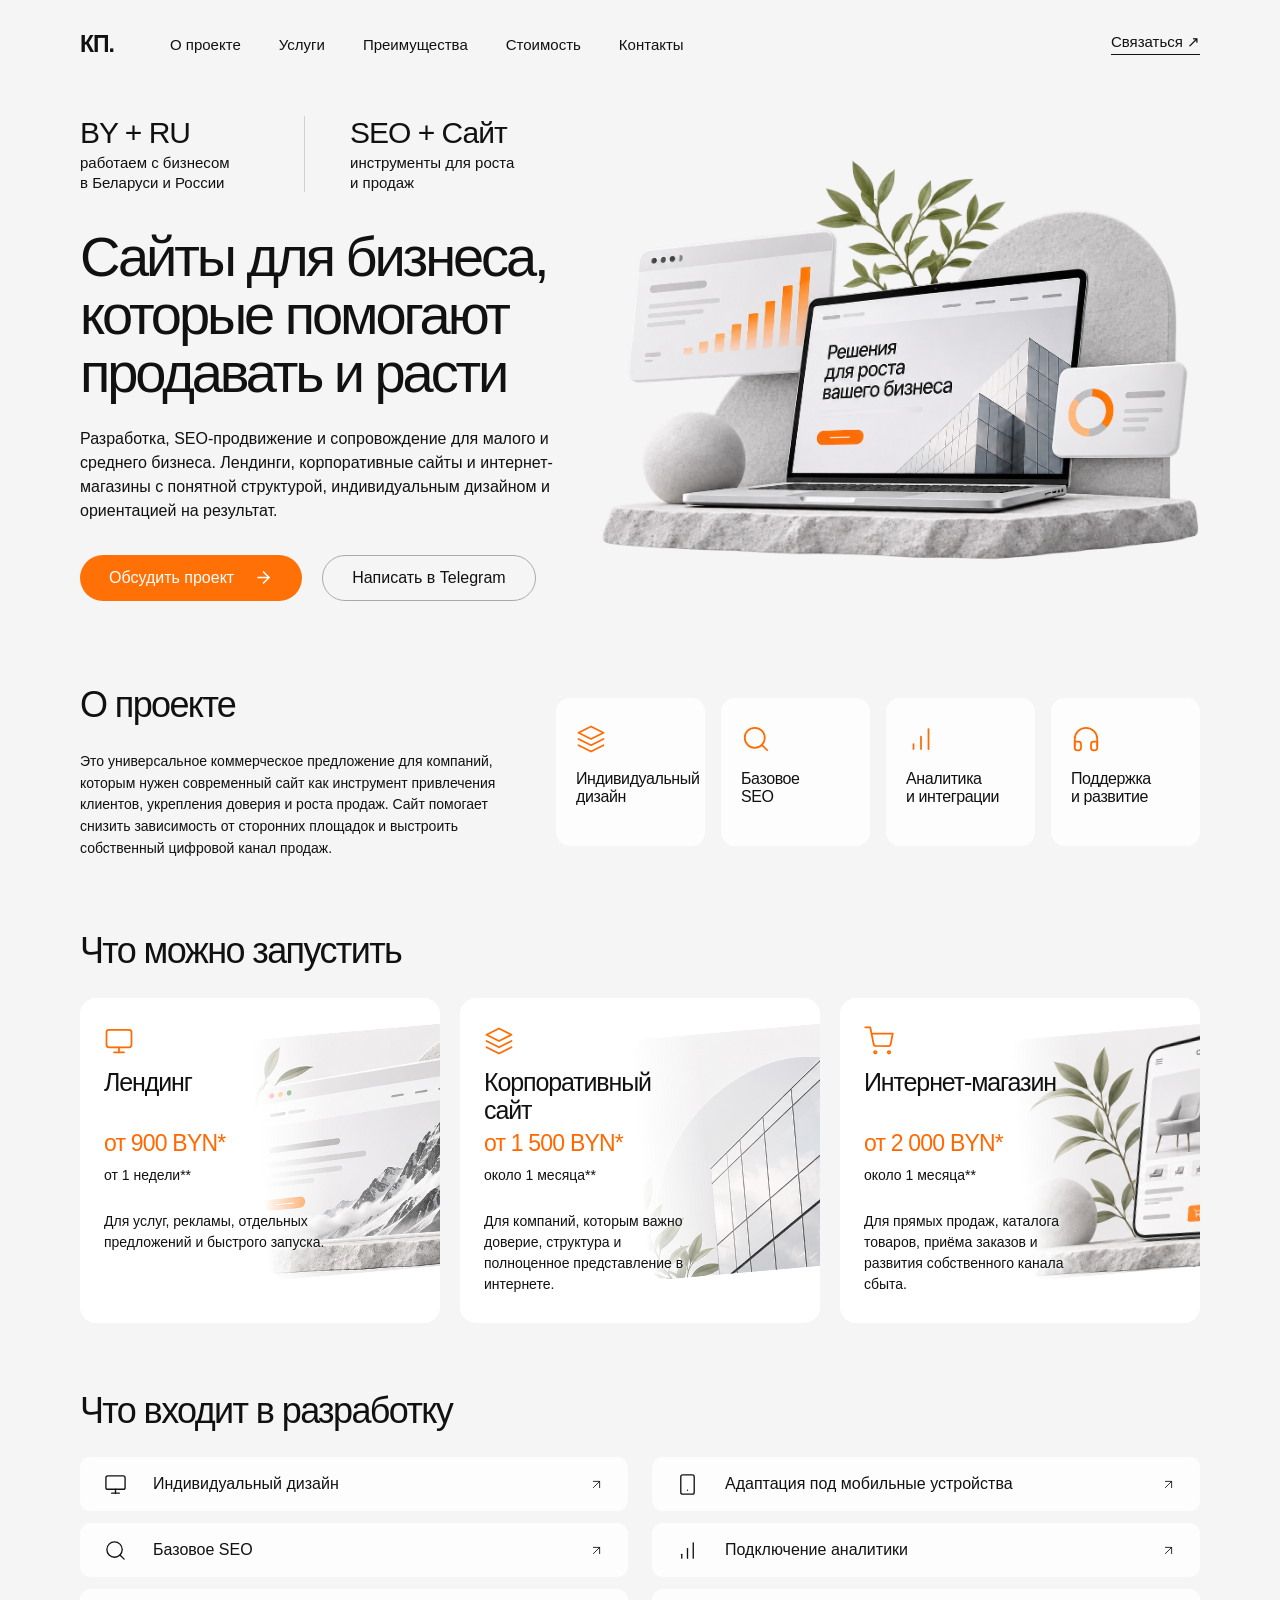
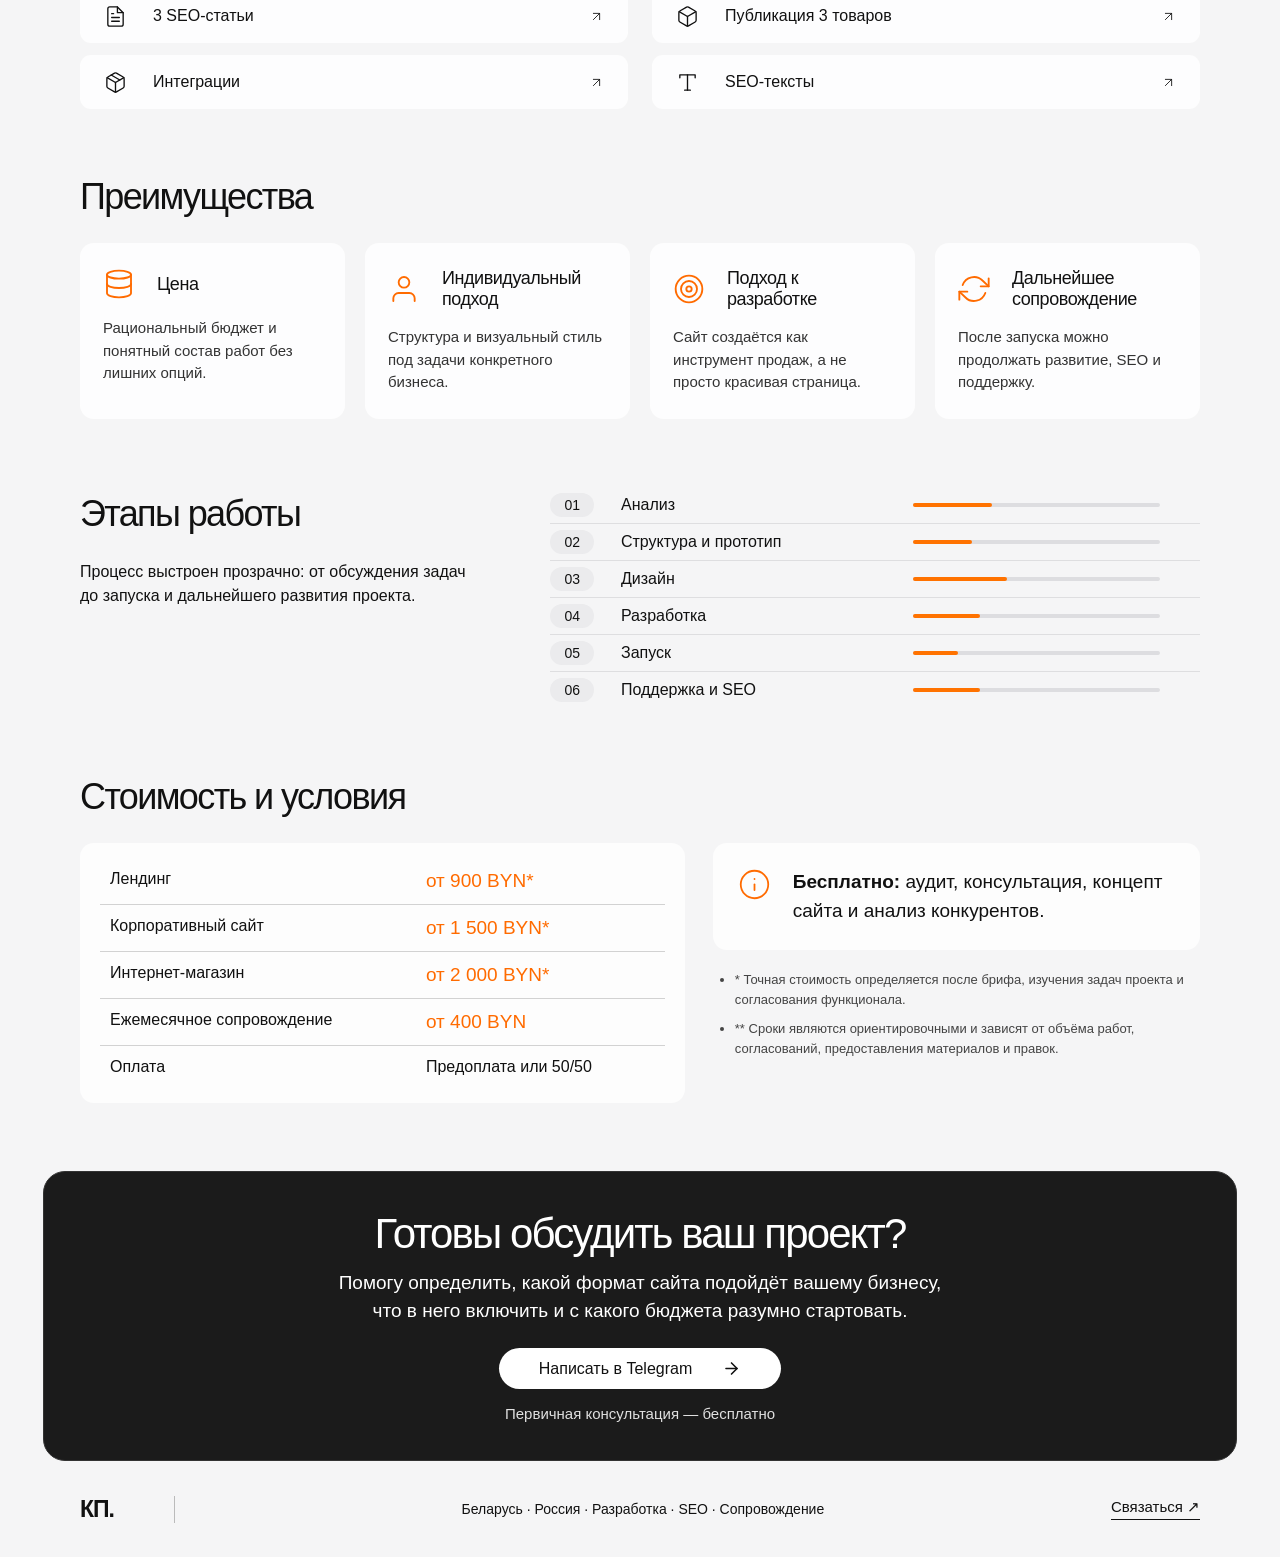
==== commit d804dbec: "Replace hero with generated transparent background cutout" ====
--- a/business/index.html
+++ b/business/index.html
@@ -1,7 +1,7 @@
 <!doctype html>
-<html lang="ru"><head><meta charset="utf-8"><meta name="viewport" content="width=device-width,initial-scale=1"><meta name="theme-color" content="#f5f5f6"><meta name="description" content="Разработка, SEO-продвижение и сопровождение сайтов для малого и среднего бизнеса в Беларуси и России. Лендинги от 900 BYN."><title>Сайты для роста бизнеса — коммерческое предложение</title><link rel="stylesheet" href="style.css?v=3"></head><body>
+<html lang="ru"><head><meta charset="utf-8"><meta name="viewport" content="width=device-width,initial-scale=1"><meta name="theme-color" content="#f5f5f6"><meta name="description" content="Разработка, SEO-продвижение и сопровождение сайтов для малого и среднего бизнеса в Беларуси и России. Лендинги от 900 BYN."><title>Сайты для роста бизнеса — коммерческое предложение</title><link rel="stylesheet" href="style.css?v=4"></head><body>
 <header class="wrap"><a class="logo" href="#home" aria-label="На главную">КП.</a><nav aria-label="Основная навигация"><a href="#about">О проекте</a><a href="#services">Услуги</a><a href="#benefits">Преимущества</a><a href="#pricing">Стоимость</a><a href="#contact">Контакты</a></nav><a class="text-link" href="https://t.me/mofyl">Связаться ↗</a></header>
-<main id="home"><section class="hero wrap"><img class="hero-image" src="assets/hero-v2.png" width="815" height="484" alt="Ноутбук с сайтом компании, графиками роста и аналитикой на каменном подиуме" fetchpriority="high"><div class="hero-copy"><div class="metrics"><div><strong>BY + RU</strong><span>работаем с бизнесом<br>в Беларуси и России</span></div><div><strong>SEO + Сайт</strong><span>инструменты для роста<br>и продаж</span></div></div><h1>Сайты для бизнеса,<br>которые помогают<br>продавать и расти</h1><p>Разработка, SEO-продвижение и сопровождение для малого и среднего бизнеса. Лендинги, корпоративные сайты и интернет-магазины с понятной структурой, индивидуальным дизайном и ориентацией на результат.</p><div class="actions"><a class="button orange" href="https://t.me/mofyl">Обсудить проект <i data-feather="arrow-right"></i></a><a class="button outline" href="https://t.me/mofyl">Написать в Telegram</a></div></div></section>
+<main id="home"><section class="hero wrap"><img class="hero-image" src="assets/hero-transparent.png" width="1561" height="1007" alt="Ноутбук с сайтом компании, графиками роста и аналитикой на каменном подиуме" fetchpriority="high"><div class="hero-copy"><div class="metrics"><div><strong>BY + RU</strong><span>работаем с бизнесом<br>в Беларуси и России</span></div><div><strong>SEO + Сайт</strong><span>инструменты для роста<br>и продаж</span></div></div><h1>Сайты для бизнеса,<br>которые помогают<br>продавать и расти</h1><p>Разработка, SEO-продвижение и сопровождение для малого и среднего бизнеса. Лендинги, корпоративные сайты и интернет-магазины с понятной структурой, индивидуальным дизайном и ориентацией на результат.</p><div class="actions"><a class="button orange" href="https://t.me/mofyl">Обсудить проект <i data-feather="arrow-right"></i></a><a class="button outline" href="https://t.me/mofyl">Написать в Telegram</a></div></div></section>
 <section class="wrap about" id="about"><div><h2>О проекте</h2><p>Это универсальное коммерческое предложение для компаний, которым нужен современный сайт как инструмент привлечения клиентов, укрепления доверия и роста продаж. Сайт помогает снизить зависимость от сторонних площадок и выстроить собственный цифровой канал продаж.</p></div><div class="features"><article><i data-feather="layers"></i><h3>Индивидуальный<br>дизайн</h3></article><article><i data-feather="search"></i><h3>Базовое<br>SEO</h3></article><article><i data-feather="bar-chart"></i><h3>Аналитика<br>и интеграции</h3></article><article><i data-feather="headphones"></i><h3>Поддержка<br>и развитие</h3></article></div></section>
 <section class="wrap" id="services"><h2>Что можно запустить</h2><div class="services"><article class="service"><img src="assets/landing-v2.png" width="814" height="420" alt="Минималистичный лендинг с фотографией гор" loading="lazy"><div><i data-feather="monitor"></i><h3>Лендинг</h3><strong>от 900 BYN*</strong><span>от 1 недели**</span><p>Для услуг, рекламы, отдельных предложений и быстрого запуска.</p></div></article><article class="service"><img src="assets/corporate-v2.png" width="815" height="420" alt="Современная архитектура офисного здания" loading="lazy"><div><i data-feather="layers"></i><h3>Корпоративный<br>сайт</h3><strong>от 1 500 BYN*</strong><span>около 1 месяца**</span><p>Для компаний, которым важно доверие, структура и полноценное представление в интернете.</p></div></article><article class="service"><img src="assets/shop-v2.png" width="814" height="484" alt="Интернет-магазин мебели на экране смартфона" loading="lazy"><div><i data-feather="shopping-cart"></i><h3>Интернет-магазин</h3><strong>от 2 000 BYN*</strong><span>около 1 месяца**</span><p>Для прямых продаж, каталога товаров, приёма заказов и развития собственного канала сбыта.</p></div></article></div></section>
 <section class="wrap" id="development"><h2>Что входит в разработку</h2><div class="accordion" id="accordion"></div></section>
--- a/business/style.css
+++ b/business/style.css
@@ -80,3 +80,6 @@
  .contact p{font-size:16px}
  footer{height:auto;padding-top:28px;padding-bottom:28px;row-gap:24px}
 }
+
+/* The hero asset has its own alpha channel; preserve its full silhouette. */
+.hero-image{mask-image:none;mix-blend-mode:normal}
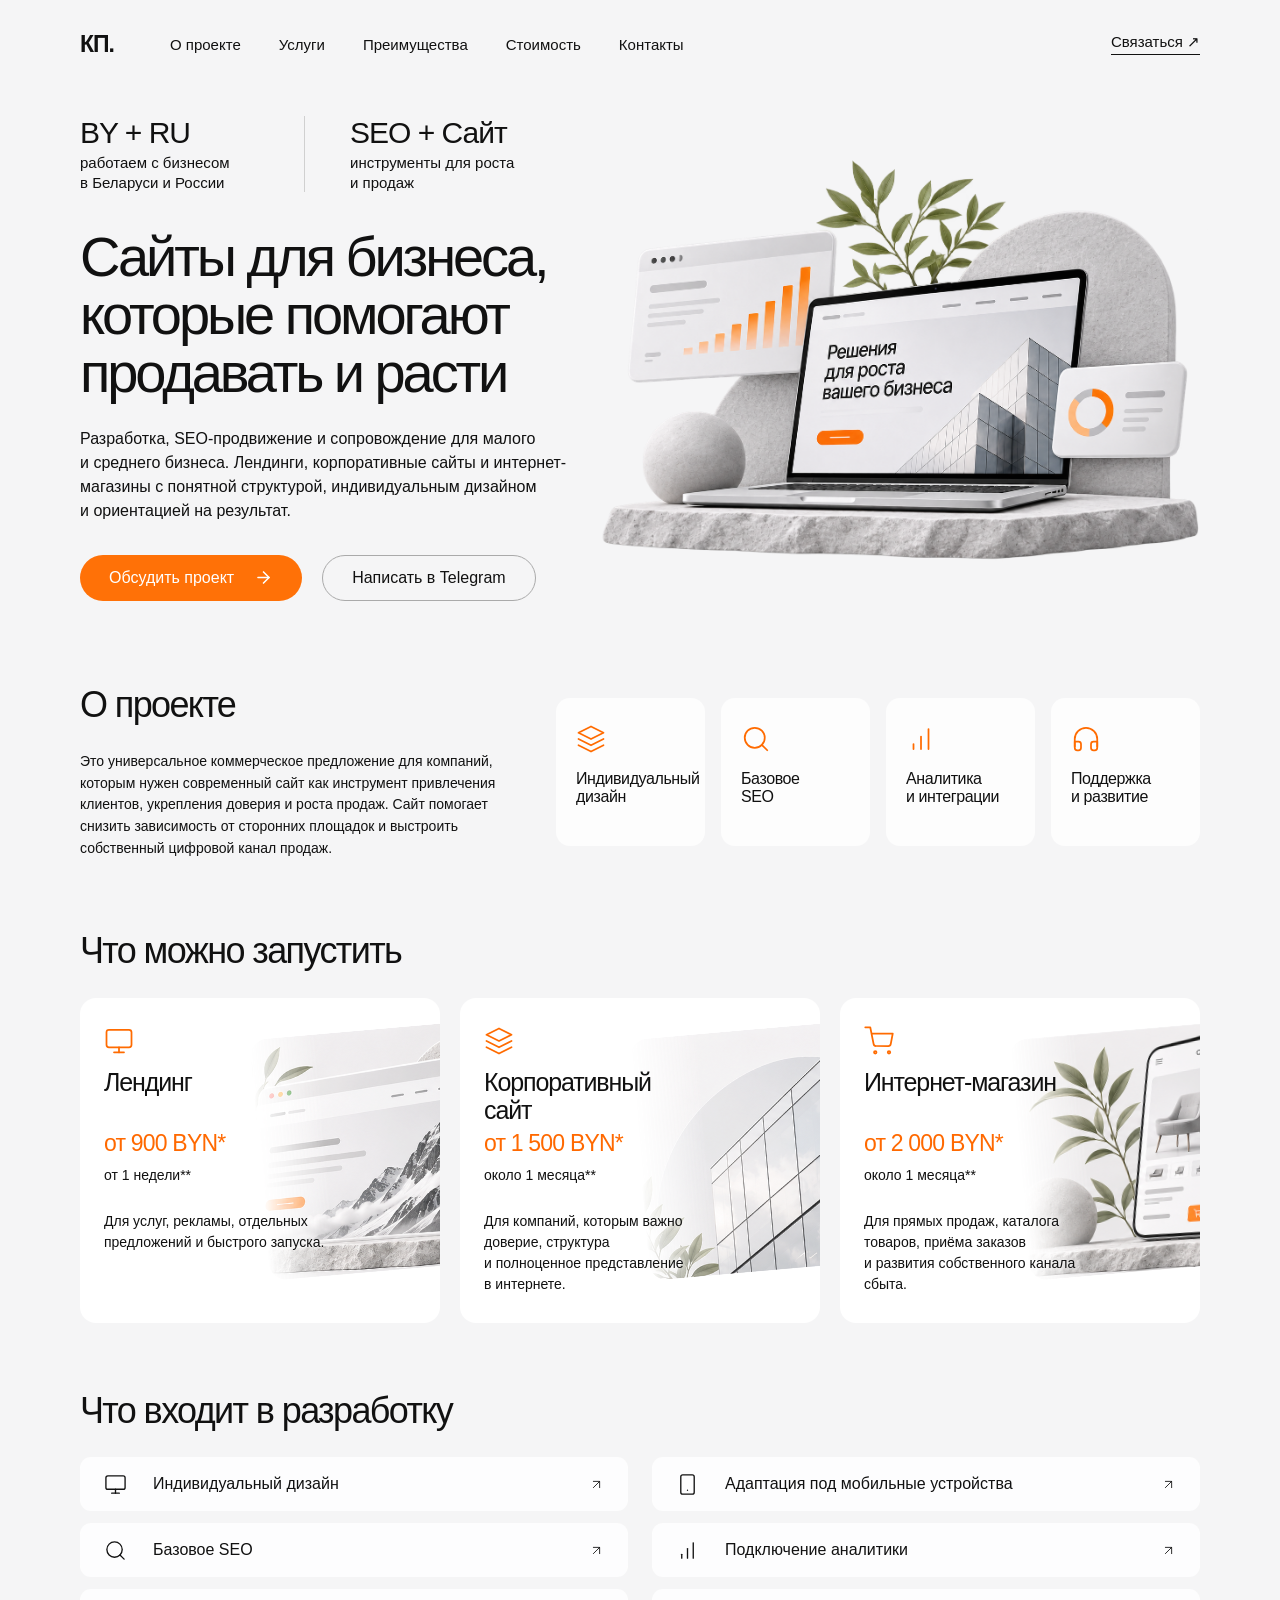
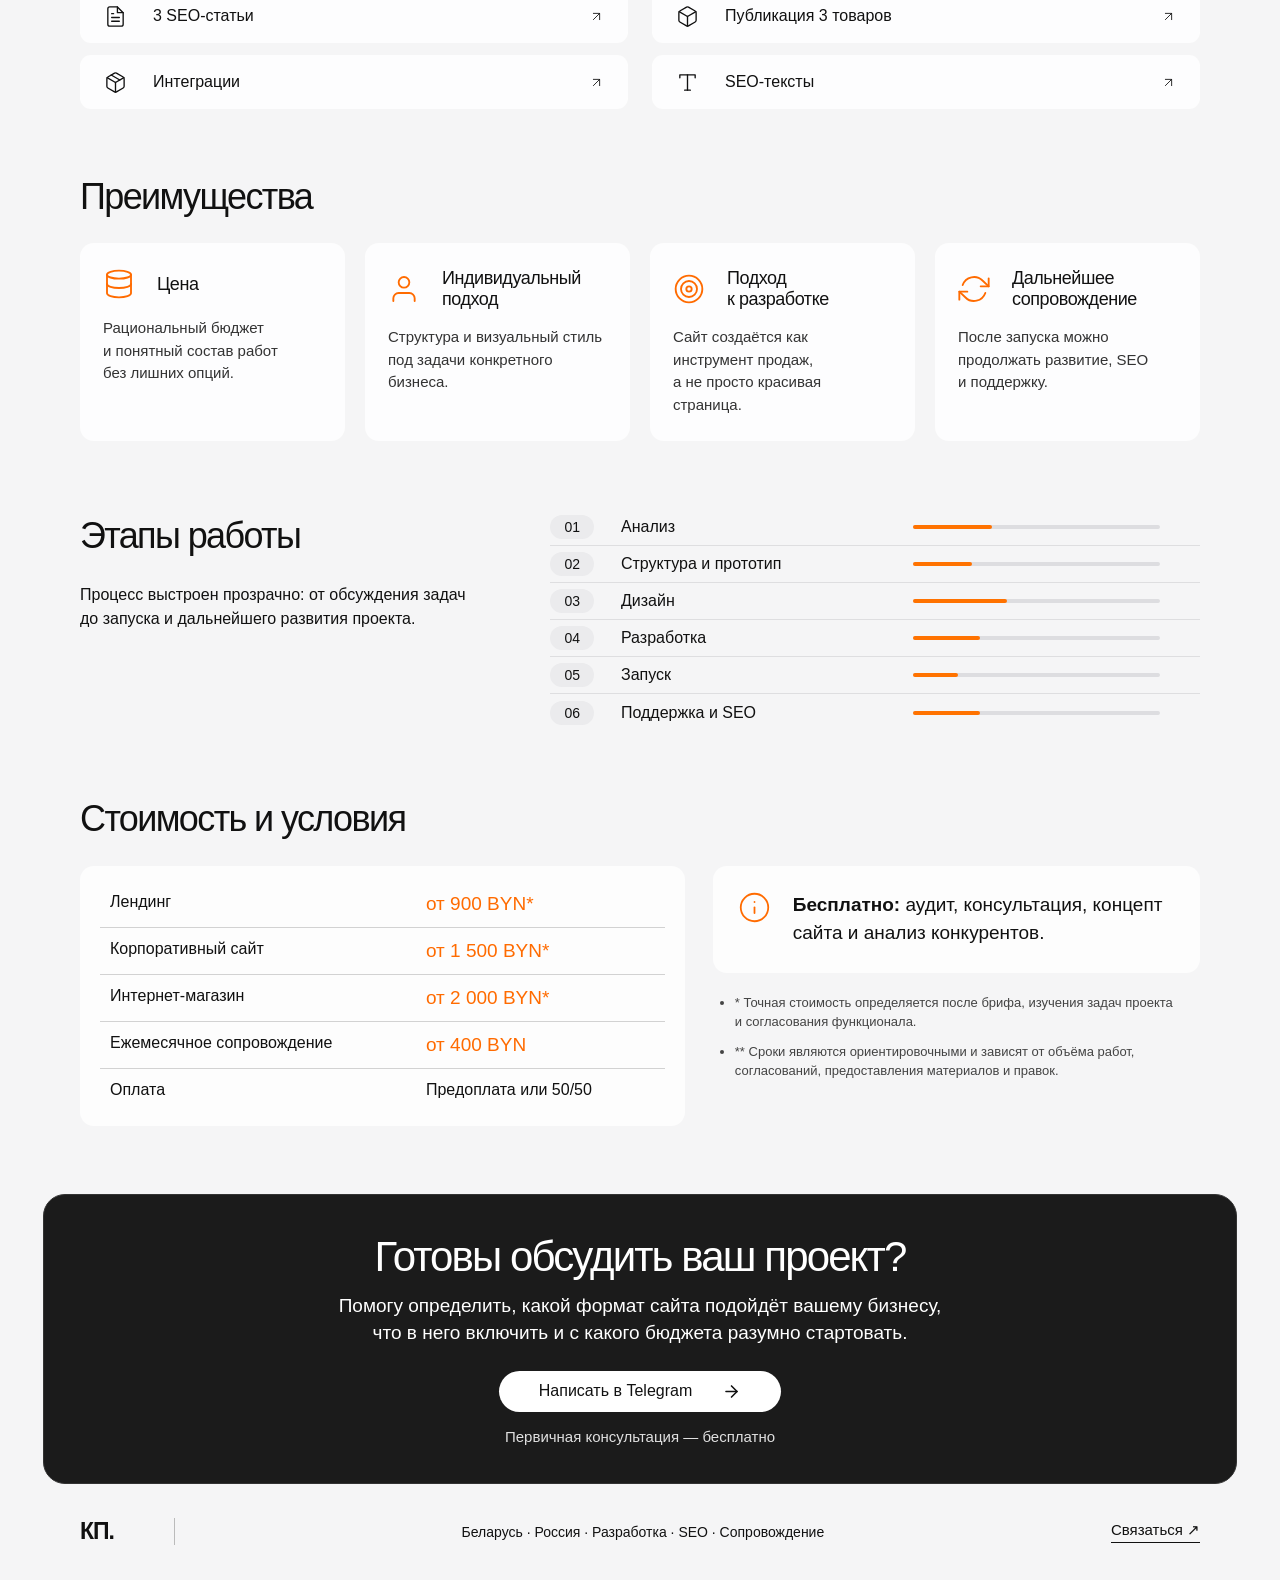
==== commit 1903cc7c: "Prevent dangling Russian prepositions and conjunctions" ====
--- a/business/index.html
+++ b/business/index.html
@@ -1,12 +1,12 @@
 <!doctype html>
-<html lang="ru"><head><meta charset="utf-8"><meta name="viewport" content="width=device-width,initial-scale=1"><meta name="theme-color" content="#f5f5f6"><meta name="description" content="Разработка, SEO-продвижение и сопровождение сайтов для малого и среднего бизнеса в Беларуси и России. Лендинги от 900 BYN."><title>Сайты для роста бизнеса — коммерческое предложение</title><link rel="stylesheet" href="style.css?v=4"></head><body>
-<header class="wrap"><a class="logo" href="#home" aria-label="На главную">КП.</a><nav aria-label="Основная навигация"><a href="#about">О проекте</a><a href="#services">Услуги</a><a href="#benefits">Преимущества</a><a href="#pricing">Стоимость</a><a href="#contact">Контакты</a></nav><a class="text-link" href="https://t.me/mofyl">Связаться ↗</a></header>
-<main id="home"><section class="hero wrap"><img class="hero-image" src="assets/hero-transparent.png" width="1561" height="1007" alt="Ноутбук с сайтом компании, графиками роста и аналитикой на каменном подиуме" fetchpriority="high"><div class="hero-copy"><div class="metrics"><div><strong>BY + RU</strong><span>работаем с бизнесом<br>в Беларуси и России</span></div><div><strong>SEO + Сайт</strong><span>инструменты для роста<br>и продаж</span></div></div><h1>Сайты для бизнеса,<br>которые помогают<br>продавать и расти</h1><p>Разработка, SEO-продвижение и сопровождение для малого и среднего бизнеса. Лендинги, корпоративные сайты и интернет-магазины с понятной структурой, индивидуальным дизайном и ориентацией на результат.</p><div class="actions"><a class="button orange" href="https://t.me/mofyl">Обсудить проект <i data-feather="arrow-right"></i></a><a class="button outline" href="https://t.me/mofyl">Написать в Telegram</a></div></div></section>
-<section class="wrap about" id="about"><div><h2>О проекте</h2><p>Это универсальное коммерческое предложение для компаний, которым нужен современный сайт как инструмент привлечения клиентов, укрепления доверия и роста продаж. Сайт помогает снизить зависимость от сторонних площадок и выстроить собственный цифровой канал продаж.</p></div><div class="features"><article><i data-feather="layers"></i><h3>Индивидуальный<br>дизайн</h3></article><article><i data-feather="search"></i><h3>Базовое<br>SEO</h3></article><article><i data-feather="bar-chart"></i><h3>Аналитика<br>и интеграции</h3></article><article><i data-feather="headphones"></i><h3>Поддержка<br>и развитие</h3></article></div></section>
-<section class="wrap" id="services"><h2>Что можно запустить</h2><div class="services"><article class="service"><img src="assets/landing-v2.png" width="814" height="420" alt="Минималистичный лендинг с фотографией гор" loading="lazy"><div><i data-feather="monitor"></i><h3>Лендинг</h3><strong>от 900 BYN*</strong><span>от 1 недели**</span><p>Для услуг, рекламы, отдельных предложений и быстрого запуска.</p></div></article><article class="service"><img src="assets/corporate-v2.png" width="815" height="420" alt="Современная архитектура офисного здания" loading="lazy"><div><i data-feather="layers"></i><h3>Корпоративный<br>сайт</h3><strong>от 1 500 BYN*</strong><span>около 1 месяца**</span><p>Для компаний, которым важно доверие, структура и полноценное представление в интернете.</p></div></article><article class="service"><img src="assets/shop-v2.png" width="814" height="484" alt="Интернет-магазин мебели на экране смартфона" loading="lazy"><div><i data-feather="shopping-cart"></i><h3>Интернет-магазин</h3><strong>от 2 000 BYN*</strong><span>около 1 месяца**</span><p>Для прямых продаж, каталога товаров, приёма заказов и развития собственного канала сбыта.</p></div></article></div></section>
-<section class="wrap" id="development"><h2>Что входит в разработку</h2><div class="accordion" id="accordion"></div></section>
-<section class="wrap" id="benefits"><h2>Преимущества</h2><div class="benefits"><article><i data-feather="database"></i><h3>Цена</h3><p>Рациональный бюджет и понятный состав работ без лишних опций.</p></article><article><i data-feather="user"></i><h3>Индивидуальный<br>подход</h3><p>Структура и визуальный стиль под задачи конкретного бизнеса.</p></article><article><i data-feather="target"></i><h3>Подход к разработке</h3><p>Сайт создаётся как инструмент продаж, а не просто красивая страница.</p></article><article><i data-feather="refresh-cw"></i><h3>Дальнейшее<br>сопровождение</h3><p>После запуска можно продолжать развитие, SEO и поддержку.</p></article></div></section>
-<section class="wrap stages"><div><h2>Этапы работы</h2><p>Процесс выстроен прозрачно: от обсуждения задач до запуска и дальнейшего развития проекта.</p></div><ol><li><span>Анализ</span><b style="--progress:32%"></b></li><li><span>Структура и прототип</span><b style="--progress:24%"></b></li><li><span>Дизайн</span><b style="--progress:38%"></b></li><li><span>Разработка</span><b style="--progress:27%"></b></li><li><span>Запуск</span><b style="--progress:18%"></b></li><li><span>Поддержка и SEO</span><b style="--progress:27%"></b></li></ol></section>
-<section class="wrap" id="pricing"><h2>Стоимость и условия</h2><div class="pricing"><div class="price-table"><div><span>Лендинг</span><strong>от 900 BYN*</strong></div><div><span>Корпоративный сайт</span><strong>от 1 500 BYN*</strong></div><div><span>Интернет-магазин</span><strong>от 2 000 BYN*</strong></div><div><span>Ежемесячное сопровождение</span><strong>от 400 BYN</strong></div><div><span>Оплата</span><span>Предоплата или 50/50</span></div></div><div><aside class="free"><i data-feather="info"></i><p><b>Бесплатно:</b> аудит, консультация, концепт сайта и анализ конкурентов.</p></aside><ul class="notes"><li>* Точная стоимость определяется после брифа, изучения задач проекта и согласования функционала.</li><li>** Сроки являются ориентировочными и зависят от объёма работ, согласований, предоставления материалов и правок.</li></ul></div></div></section>
-<section class="contact" id="contact"><h2>Готовы обсудить ваш проект?</h2><p>Помогу определить, какой формат сайта подойдёт вашему бизнесу,<br>что в него включить и с какого бюджета разумно стартовать.</p><a class="button" href="https://t.me/mofyl">Написать в Telegram <i data-feather="arrow-right"></i></a><small>Первичная консультация — бесплатно</small></section></main>
-<footer class="wrap"><a class="logo" href="#home">КП.</a><span>Беларусь · Россия · Разработка · SEO · Сопровождение</span><a class="text-link" href="https://t.me/mofyl">Связаться ↗</a></footer><script src="assets/feather.min.js"></script><script src="script.js"></script></body></html>
+<html lang="ru"><head><meta charset="utf-8"><meta name="viewport" content="width=device-width,initial-scale=1"><meta name="theme-color" content="#f5f5f6"><meta name="description" content="Разработка, SEO-продвижение и сопровождение сайтов для малого и среднего бизнеса в Беларуси и России. Лендинги от 900 BYN."><title>Сайты для роста бизнеса — коммерческое предложение</title><link rel="stylesheet" href="style.css?v=4"></head><body>
+<header class="wrap"><a class="logo" href="#home" aria-label="На главную">КП.</a><nav aria-label="Основная навигация"><a href="#about">О проекте</a><a href="#services">Услуги</a><a href="#benefits">Преимущества</a><a href="#pricing">Стоимость</a><a href="#contact">Контакты</a></nav><a class="text-link" href="https://t.me/mofyl">Связаться ↗</a></header>
+<main id="home"><section class="hero wrap"><img class="hero-image" src="assets/hero-transparent.png" width="1561" height="1007" alt="Ноутбук с сайтом компании, графиками роста и аналитикой на каменном подиуме" fetchpriority="high"><div class="hero-copy"><div class="metrics"><div><strong>BY + RU</strong><span>работаем с бизнесом<br>в Беларуси и России</span></div><div><strong>SEO + Сайт</strong><span>инструменты для роста<br>и продаж</span></div></div><h1>Сайты для бизнеса,<br>которые помогают<br>продавать и расти</h1><p>Разработка, SEO-продвижение и сопровождение для малого и среднего бизнеса. Лендинги, корпоративные сайты и интернет-магазины с понятной структурой, индивидуальным дизайном и ориентацией на результат.</p><div class="actions"><a class="button orange" href="https://t.me/mofyl">Обсудить проект <i data-feather="arrow-right"></i></a><a class="button outline" href="https://t.me/mofyl">Написать в Telegram</a></div></div></section>
+<section class="wrap about" id="about"><div><h2>О проекте</h2><p>Это универсальное коммерческое предложение для компаний, которым нужен современный сайт как инструмент привлечения клиентов, укрепления доверия и роста продаж. Сайт помогает снизить зависимость от сторонних площадок и выстроить собственный цифровой канал продаж.</p></div><div class="features"><article><i data-feather="layers"></i><h3>Индивидуальный<br>дизайн</h3></article><article><i data-feather="search"></i><h3>Базовое<br>SEO</h3></article><article><i data-feather="bar-chart"></i><h3>Аналитика<br>и интеграции</h3></article><article><i data-feather="headphones"></i><h3>Поддержка<br>и развитие</h3></article></div></section>
+<section class="wrap" id="services"><h2>Что можно запустить</h2><div class="services"><article class="service"><img src="assets/landing-v2.png" width="814" height="420" alt="Минималистичный лендинг с фотографией гор" loading="lazy"><div><i data-feather="monitor"></i><h3>Лендинг</h3><strong>от 900 BYN*</strong><span>от 1 недели**</span><p>Для услуг, рекламы, отдельных предложений и быстрого запуска.</p></div></article><article class="service"><img src="assets/corporate-v2.png" width="815" height="420" alt="Современная архитектура офисного здания" loading="lazy"><div><i data-feather="layers"></i><h3>Корпоративный<br>сайт</h3><strong>от 1 500 BYN*</strong><span>около 1 месяца**</span><p>Для компаний, которым важно доверие, структура и полноценное представление в интернете.</p></div></article><article class="service"><img src="assets/shop-v2.png" width="814" height="484" alt="Интернет-магазин мебели на экране смартфона" loading="lazy"><div><i data-feather="shopping-cart"></i><h3>Интернет-магазин</h3><strong>от 2 000 BYN*</strong><span>около 1 месяца**</span><p>Для прямых продаж, каталога товаров, приёма заказов и развития собственного канала сбыта.</p></div></article></div></section>
+<section class="wrap" id="development"><h2>Что входит в разработку</h2><div class="accordion" id="accordion"></div></section>
+<section class="wrap" id="benefits"><h2>Преимущества</h2><div class="benefits"><article><i data-feather="database"></i><h3>Цена</h3><p>Рациональный бюджет и понятный состав работ без лишних опций.</p></article><article><i data-feather="user"></i><h3>Индивидуальный<br>подход</h3><p>Структура и визуальный стиль под задачи конкретного бизнеса.</p></article><article><i data-feather="target"></i><h3>Подход к разработке</h3><p>Сайт создаётся как инструмент продаж, а не просто красивая страница.</p></article><article><i data-feather="refresh-cw"></i><h3>Дальнейшее<br>сопровождение</h3><p>После запуска можно продолжать развитие, SEO и поддержку.</p></article></div></section>
+<section class="wrap stages"><div><h2>Этапы работы</h2><p>Процесс выстроен прозрачно: от обсуждения задач до запуска и дальнейшего развития проекта.</p></div><ol><li><span>Анализ</span><b style="--progress:32%"></b></li><li><span>Структура и прототип</span><b style="--progress:24%"></b></li><li><span>Дизайн</span><b style="--progress:38%"></b></li><li><span>Разработка</span><b style="--progress:27%"></b></li><li><span>Запуск</span><b style="--progress:18%"></b></li><li><span>Поддержка и SEO</span><b style="--progress:27%"></b></li></ol></section>
+<section class="wrap" id="pricing"><h2>Стоимость и условия</h2><div class="pricing"><div class="price-table"><div><span>Лендинг</span><strong>от 900 BYN*</strong></div><div><span>Корпоративный сайт</span><strong>от 1 500 BYN*</strong></div><div><span>Интернет-магазин</span><strong>от 2 000 BYN*</strong></div><div><span>Ежемесячное сопровождение</span><strong>от 400 BYN</strong></div><div><span>Оплата</span><span>Предоплата или 50/50</span></div></div><div><aside class="free"><i data-feather="info"></i><p><b>Бесплатно:</b> аудит, консультация, концепт сайта и анализ конкурентов.</p></aside><ul class="notes"><li>* Точная стоимость определяется после брифа, изучения задач проекта и согласования функционала.</li><li>** Сроки являются ориентировочными и зависят от объёма работ, согласований, предоставления материалов и правок.</li></ul></div></div></section>
+<section class="contact" id="contact"><h2>Готовы обсудить ваш проект?</h2><p>Помогу определить, какой формат сайта подойдёт вашему бизнесу,<br>что в него включить и с какого бюджета разумно стартовать.</p><a class="button" href="https://t.me/mofyl">Написать в Telegram <i data-feather="arrow-right"></i></a><small>Первичная консультация — бесплатно</small></section></main>
+<footer class="wrap"><a class="logo" href="#home">КП.</a><span>Беларусь · Россия · Разработка · SEO · Сопровождение</span><a class="text-link" href="https://t.me/mofyl">Связаться ↗</a></footer><script src="assets/feather.min.js"></script><script src="script.js?v=2"></script></body></html>
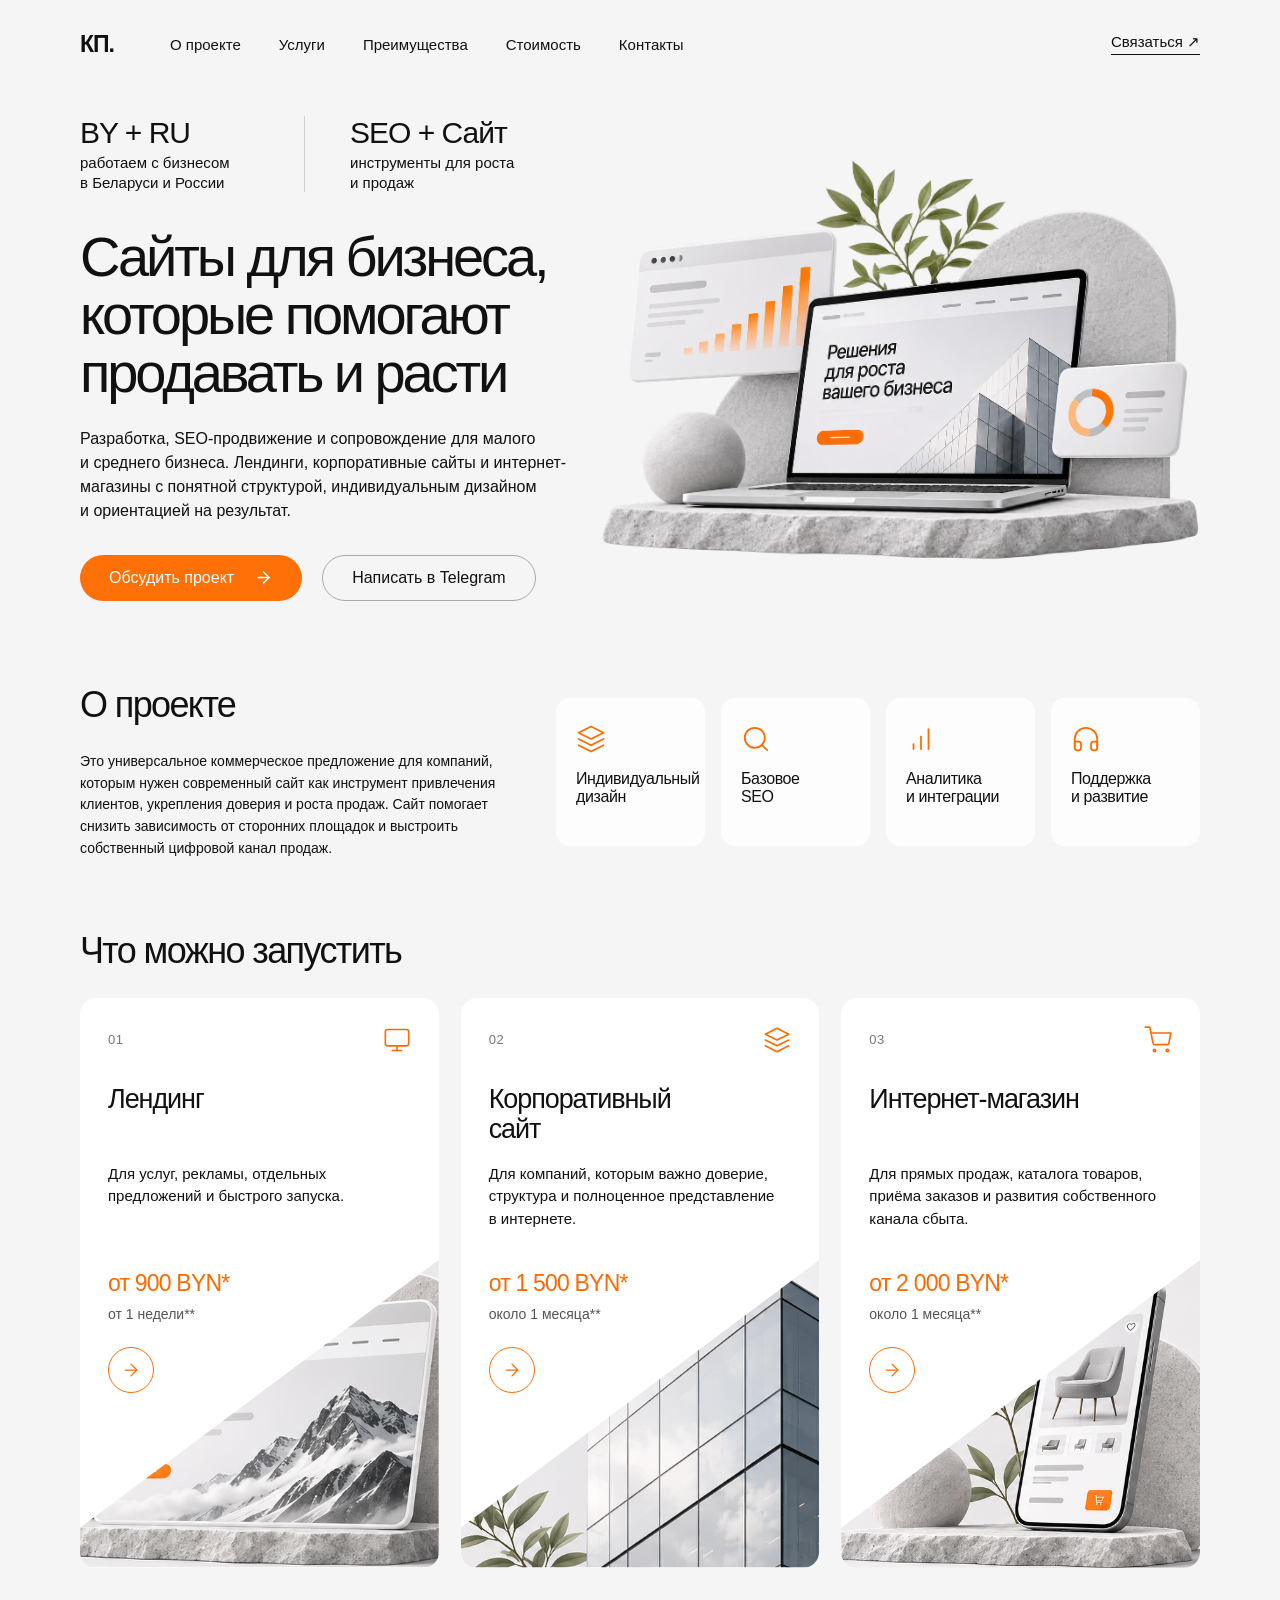
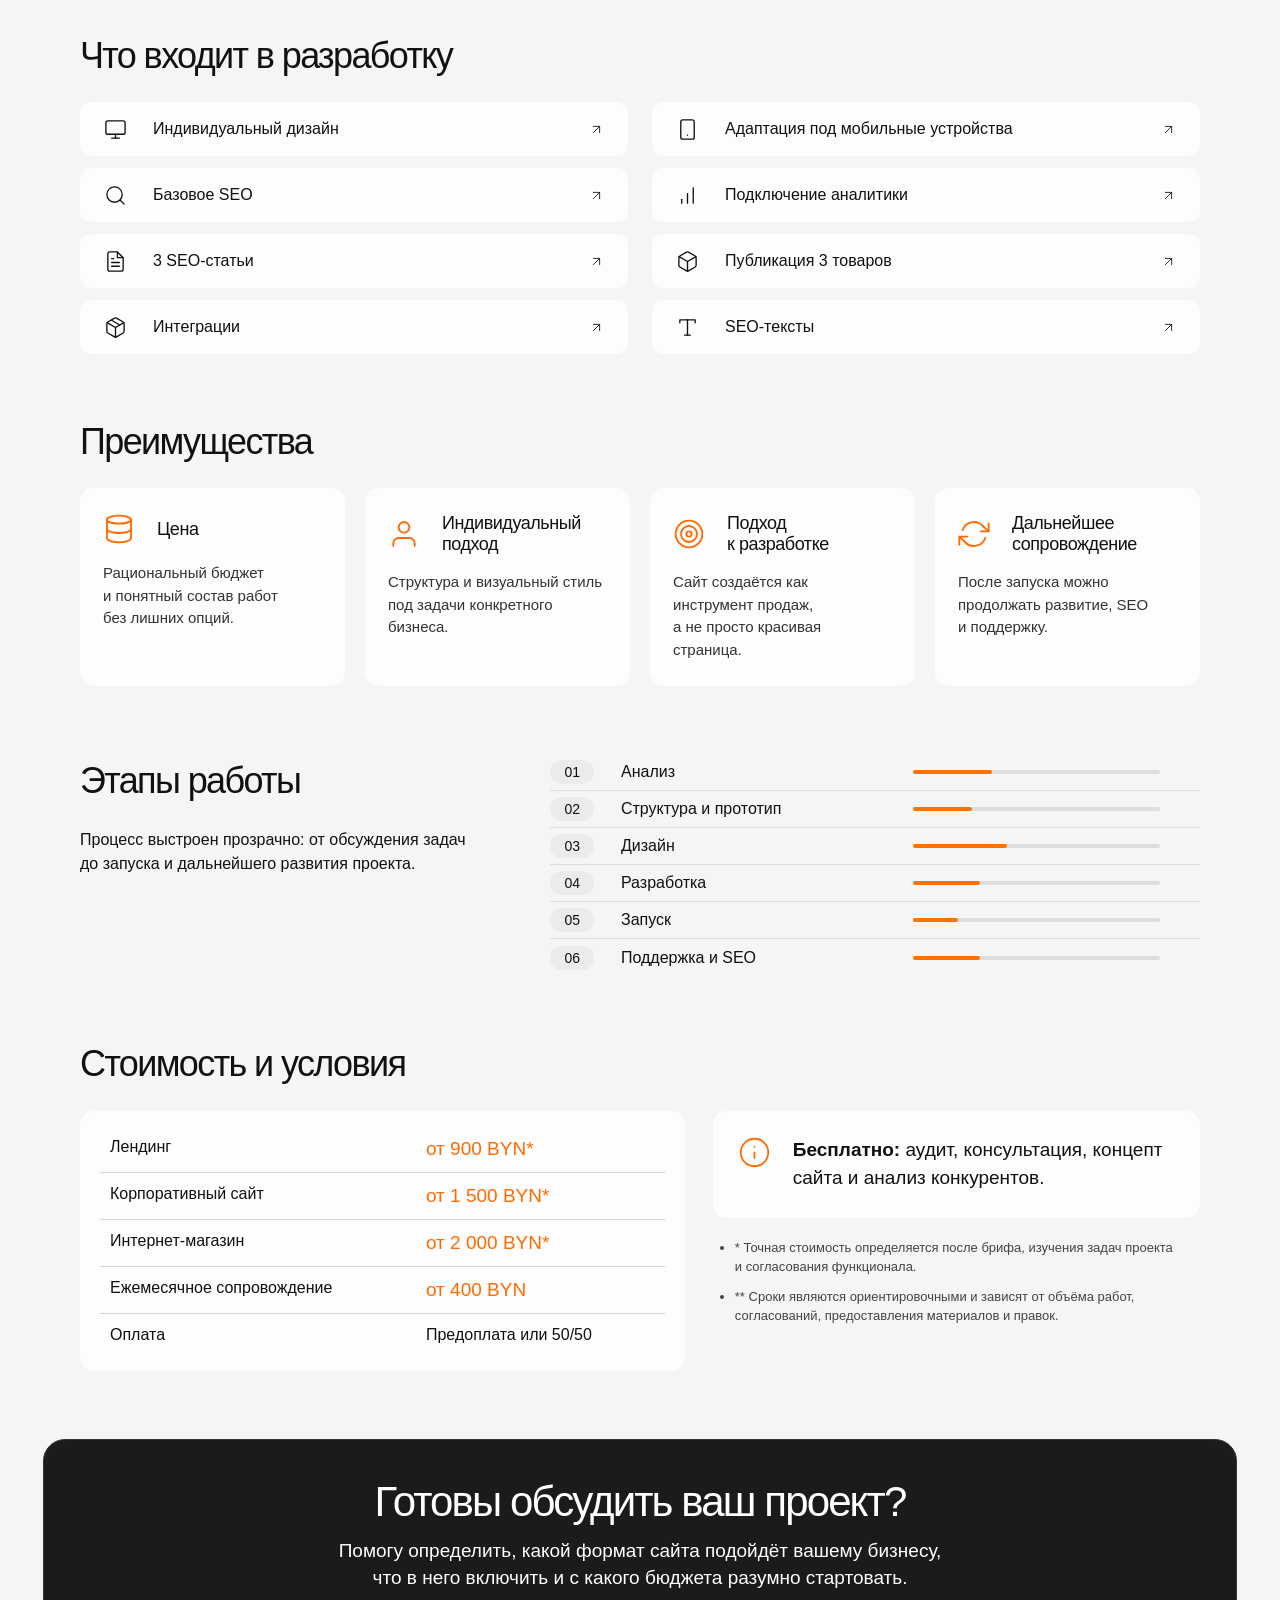
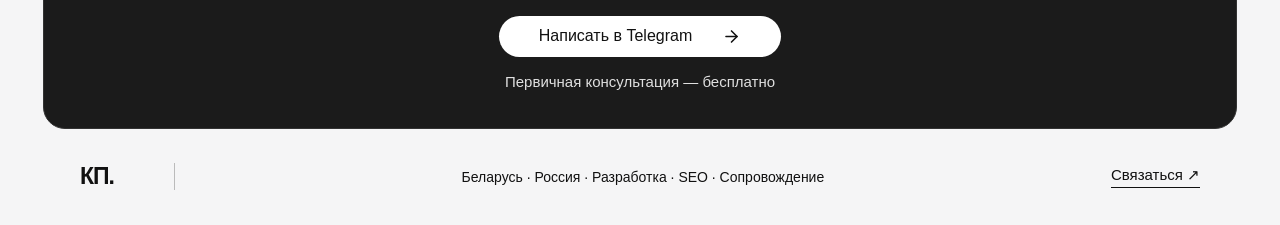
==== commit b42019b0: "Restructure service cards with diagonal imagery and Telegram arrows" ====
--- a/business/index.html
+++ b/business/index.html
@@ -1,9 +1,9 @@
 <!doctype html>
-<html lang="ru"><head><meta charset="utf-8"><meta name="viewport" content="width=device-width,initial-scale=1"><meta name="theme-color" content="#f5f5f6"><meta name="description" content="Разработка, SEO-продвижение и сопровождение сайтов для малого и среднего бизнеса в Беларуси и России. Лендинги от 900 BYN."><title>Сайты для роста бизнеса — коммерческое предложение</title><link rel="stylesheet" href="style.css?v=4"></head><body>
+<html lang="ru"><head><meta charset="utf-8"><meta name="viewport" content="width=device-width,initial-scale=1"><meta name="theme-color" content="#f5f5f6"><meta name="description" content="Разработка, SEO-продвижение и сопровождение сайтов для малого и среднего бизнеса в Беларуси и России. Лендинги от 900 BYN."><title>Сайты для роста бизнеса — коммерческое предложение</title><link rel="stylesheet" href="style.css?v=5"></head><body>
 <header class="wrap"><a class="logo" href="#home" aria-label="На главную">КП.</a><nav aria-label="Основная навигация"><a href="#about">О проекте</a><a href="#services">Услуги</a><a href="#benefits">Преимущества</a><a href="#pricing">Стоимость</a><a href="#contact">Контакты</a></nav><a class="text-link" href="https://t.me/mofyl">Связаться ↗</a></header>
 <main id="home"><section class="hero wrap"><img class="hero-image" src="assets/hero-transparent.png" width="1561" height="1007" alt="Ноутбук с сайтом компании, графиками роста и аналитикой на каменном подиуме" fetchpriority="high"><div class="hero-copy"><div class="metrics"><div><strong>BY + RU</strong><span>работаем с бизнесом<br>в Беларуси и России</span></div><div><strong>SEO + Сайт</strong><span>инструменты для роста<br>и продаж</span></div></div><h1>Сайты для бизнеса,<br>которые помогают<br>продавать и расти</h1><p>Разработка, SEO-продвижение и сопровождение для малого и среднего бизнеса. Лендинги, корпоративные сайты и интернет-магазины с понятной структурой, индивидуальным дизайном и ориентацией на результат.</p><div class="actions"><a class="button orange" href="https://t.me/mofyl">Обсудить проект <i data-feather="arrow-right"></i></a><a class="button outline" href="https://t.me/mofyl">Написать в Telegram</a></div></div></section>
 <section class="wrap about" id="about"><div><h2>О проекте</h2><p>Это универсальное коммерческое предложение для компаний, которым нужен современный сайт как инструмент привлечения клиентов, укрепления доверия и роста продаж. Сайт помогает снизить зависимость от сторонних площадок и выстроить собственный цифровой канал продаж.</p></div><div class="features"><article><i data-feather="layers"></i><h3>Индивидуальный<br>дизайн</h3></article><article><i data-feather="search"></i><h3>Базовое<br>SEO</h3></article><article><i data-feather="bar-chart"></i><h3>Аналитика<br>и интеграции</h3></article><article><i data-feather="headphones"></i><h3>Поддержка<br>и развитие</h3></article></div></section>
-<section class="wrap" id="services"><h2>Что можно запустить</h2><div class="services"><article class="service"><img src="assets/landing-v2.png" width="814" height="420" alt="Минималистичный лендинг с фотографией гор" loading="lazy"><div><i data-feather="monitor"></i><h3>Лендинг</h3><strong>от 900 BYN*</strong><span>от 1 недели**</span><p>Для услуг, рекламы, отдельных предложений и быстрого запуска.</p></div></article><article class="service"><img src="assets/corporate-v2.png" width="815" height="420" alt="Современная архитектура офисного здания" loading="lazy"><div><i data-feather="layers"></i><h3>Корпоративный<br>сайт</h3><strong>от 1 500 BYN*</strong><span>около 1 месяца**</span><p>Для компаний, которым важно доверие, структура и полноценное представление в интернете.</p></div></article><article class="service"><img src="assets/shop-v2.png" width="814" height="484" alt="Интернет-магазин мебели на экране смартфона" loading="lazy"><div><i data-feather="shopping-cart"></i><h3>Интернет-магазин</h3><strong>от 2 000 BYN*</strong><span>около 1 месяца**</span><p>Для прямых продаж, каталога товаров, приёма заказов и развития собственного канала сбыта.</p></div></article></div></section>
+<section class="wrap" id="services"><h2>Что можно запустить</h2><div class="services"><article class="service service-editorial"><div class="service-top"><span class="service-number">01</span><i data-feather="monitor" aria-hidden="true"></i></div><div class="service-copy"><h3>Лендинг</h3><p>Для услуг, рекламы, отдельных предложений и быстрого запуска.</p><div class="service-meta"><strong>от 900 BYN*</strong><span>от 1 недели**</span></div><a class="service-arrow" href="https://t.me/mofyl" aria-label="Обсудить лендинг в Telegram"><i data-feather="arrow-right" aria-hidden="true"></i></a></div><img src="assets/landing-v2.png" width="814" height="420" alt="Минималистичный лендинг с фотографией гор" loading="lazy"></article><article class="service service-editorial"><div class="service-top"><span class="service-number">02</span><i data-feather="layers" aria-hidden="true"></i></div><div class="service-copy"><h3>Корпоративный<br>сайт</h3><p>Для компаний, которым важно доверие, структура и полноценное представление в интернете.</p><div class="service-meta"><strong>от 1 500 BYN*</strong><span>около 1 месяца**</span></div><a class="service-arrow" href="https://t.me/mofyl" aria-label="Обсудить корпоративный сайт в Telegram"><i data-feather="arrow-right" aria-hidden="true"></i></a></div><img src="assets/corporate-v2.png" width="815" height="420" alt="Современная архитектура офисного здания" loading="lazy"></article><article class="service service-editorial"><div class="service-top"><span class="service-number">03</span><i data-feather="shopping-cart" aria-hidden="true"></i></div><div class="service-copy"><h3>Интернет-магазин</h3><p>Для прямых продаж, каталога товаров, приёма заказов и развития собственного канала сбыта.</p><div class="service-meta"><strong>от 2 000 BYN*</strong><span>около 1 месяца**</span></div><a class="service-arrow" href="https://t.me/mofyl" aria-label="Обсудить интернет-магазин в Telegram"><i data-feather="arrow-right" aria-hidden="true"></i></a></div><img src="assets/shop-v2.png" width="814" height="484" alt="Интернет-магазин мебели на экране смартфона" loading="lazy"></article></div></section>
 <section class="wrap" id="development"><h2>Что входит в разработку</h2><div class="accordion" id="accordion"></div></section>
 <section class="wrap" id="benefits"><h2>Преимущества</h2><div class="benefits"><article><i data-feather="database"></i><h3>Цена</h3><p>Рациональный бюджет и понятный состав работ без лишних опций.</p></article><article><i data-feather="user"></i><h3>Индивидуальный<br>подход</h3><p>Структура и визуальный стиль под задачи конкретного бизнеса.</p></article><article><i data-feather="target"></i><h3>Подход к разработке</h3><p>Сайт создаётся как инструмент продаж, а не просто красивая страница.</p></article><article><i data-feather="refresh-cw"></i><h3>Дальнейшее<br>сопровождение</h3><p>После запуска можно продолжать развитие, SEO и поддержку.</p></article></div></section>
 <section class="wrap stages"><div><h2>Этапы работы</h2><p>Процесс выстроен прозрачно: от обсуждения задач до запуска и дальнейшего развития проекта.</p></div><ol><li><span>Анализ</span><b style="--progress:32%"></b></li><li><span>Структура и прототип</span><b style="--progress:24%"></b></li><li><span>Дизайн</span><b style="--progress:38%"></b></li><li><span>Разработка</span><b style="--progress:27%"></b></li><li><span>Запуск</span><b style="--progress:18%"></b></li><li><span>Поддержка и SEO</span><b style="--progress:27%"></b></li></ol></section>
--- a/business/style.css
+++ b/business/style.css
@@ -83,3 +83,24 @@
 
 /* The hero asset has its own alpha channel; preserve its full silhouette. */
 .hero-image{mask-image:none;mix-blend-mode:normal}
+/* Service cards: editorial structure with a diagonal image and contact link. */
+.services{grid-template-columns:repeat(3,minmax(0,1fr));gap:22px}
+.service.service-editorial{min-height:570px;padding:28px;isolation:isolate;transition:box-shadow .3s}
+.service-editorial:hover{box-shadow:0 12px 32px #00000008}
+.service-editorial>.service-top{display:flex;align-items:center;justify-content:space-between;position:relative;z-index:2;margin-bottom:30px}
+.service-editorial .service-number{margin:0;font-size:13px;color:#777;letter-spacing:.04em;font-variant-numeric:tabular-nums}
+.service-editorial .service-top svg{margin:0;width:28px;height:28px;stroke-width:1.4}
+.service-editorial>.service-copy{position:relative;z-index:2}
+.service-editorial .service-copy h3{min-height:62px;max-width:100%;font-size:27px;line-height:1.12;letter-spacing:-.04em}
+.service-editorial .service-copy p{margin:17px 0 0;max-width:95%;min-height:84px;font-size:15px;line-height:1.5;text-shadow:none}
+.service-editorial .service-meta{margin-top:23px}
+.service-editorial .service-meta strong{font-size:23px;line-height:1.2}
+.service-editorial .service-meta span{font-size:14px;margin-top:9px;color:#555}
+.service-editorial .service-arrow{width:46px;height:46px;border:1px solid #ff6b00;border-radius:50%;display:inline-flex;align-items:center;justify-content:center;margin-top:25px;background:#fff;transition:background .25s,transform .25s}
+.service-editorial .service-arrow svg{width:20px;height:20px;margin:0;color:#ff6b00;stroke-width:1.5}
+.service-editorial .service-arrow:hover{background:#ff6b00;transform:translateX(3px)}
+.service-editorial .service-arrow:hover svg{color:#fff}
+.service.service-editorial>img{top:auto;right:0;bottom:0;width:100%;height:54%;border-radius:0;transform:none;opacity:1;mask-image:none;object-fit:cover;object-position:center;clip-path:polygon(100% 0,100% 100%,0 100%,0 87%);z-index:0}
+@media(min-width:761px) and (max-width:1050px){.service.service-editorial{padding:23px;min-height:600px}.service-editorial .service-copy h3{font-size:23px;min-height:58px}.service-editorial .service-copy p{min-height:115px;max-width:100%;font-size:14px}.service-editorial .service-meta strong{font-size:21px}.services{gap:16px}}
+@media(max-width:760px){.services{grid-template-columns:minmax(0,1fr);gap:20px}.service.service-editorial{padding:26px;min-height:545px}.service-editorial>.service-top{margin-bottom:28px}.service-editorial .service-copy h3{font-size:27px;min-height:0}.service-editorial .service-copy p{max-width:90%;min-height:0;margin-top:18px}.service-editorial .service-meta{margin-top:24px}.service-editorial .service-arrow{margin-top:24px}.service.service-editorial>img{height:48%;object-position:center}}
+@media(prefers-reduced-motion:reduce){.service-editorial .service-arrow:hover{transform:none}}
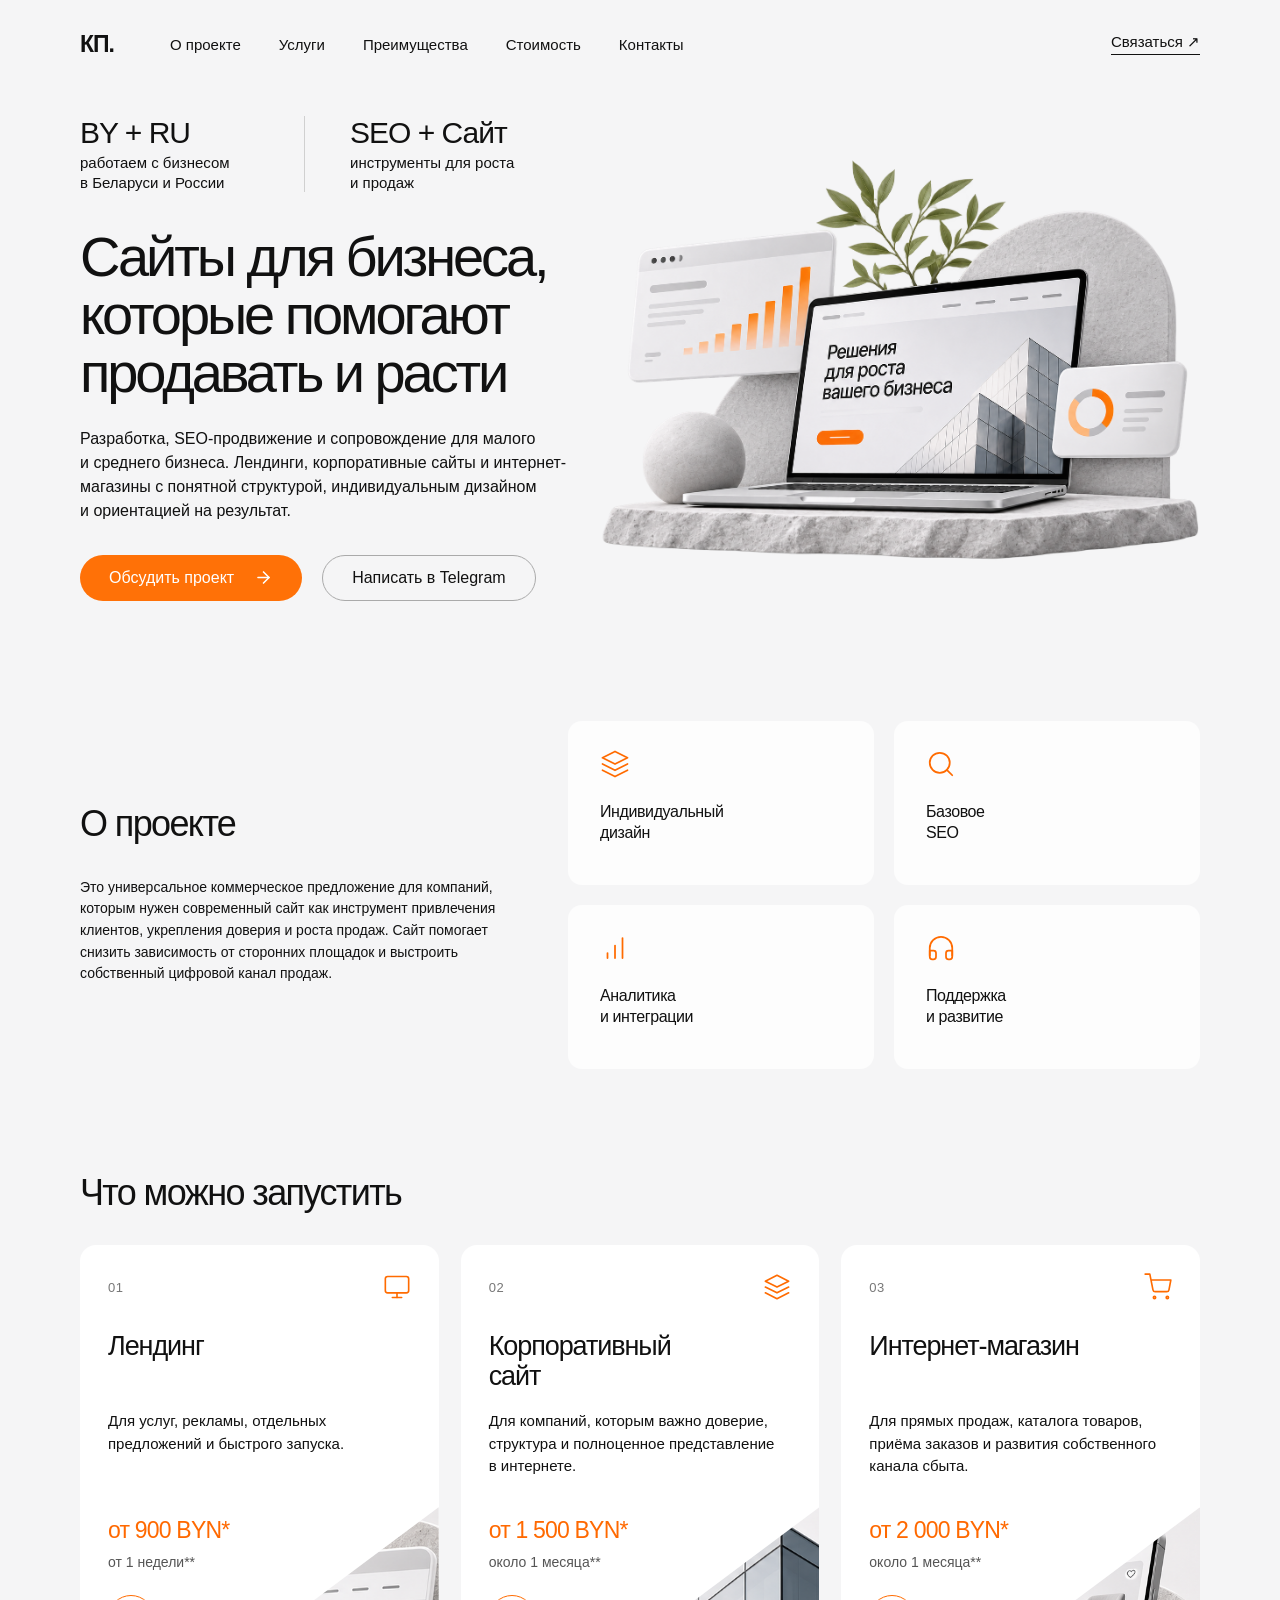
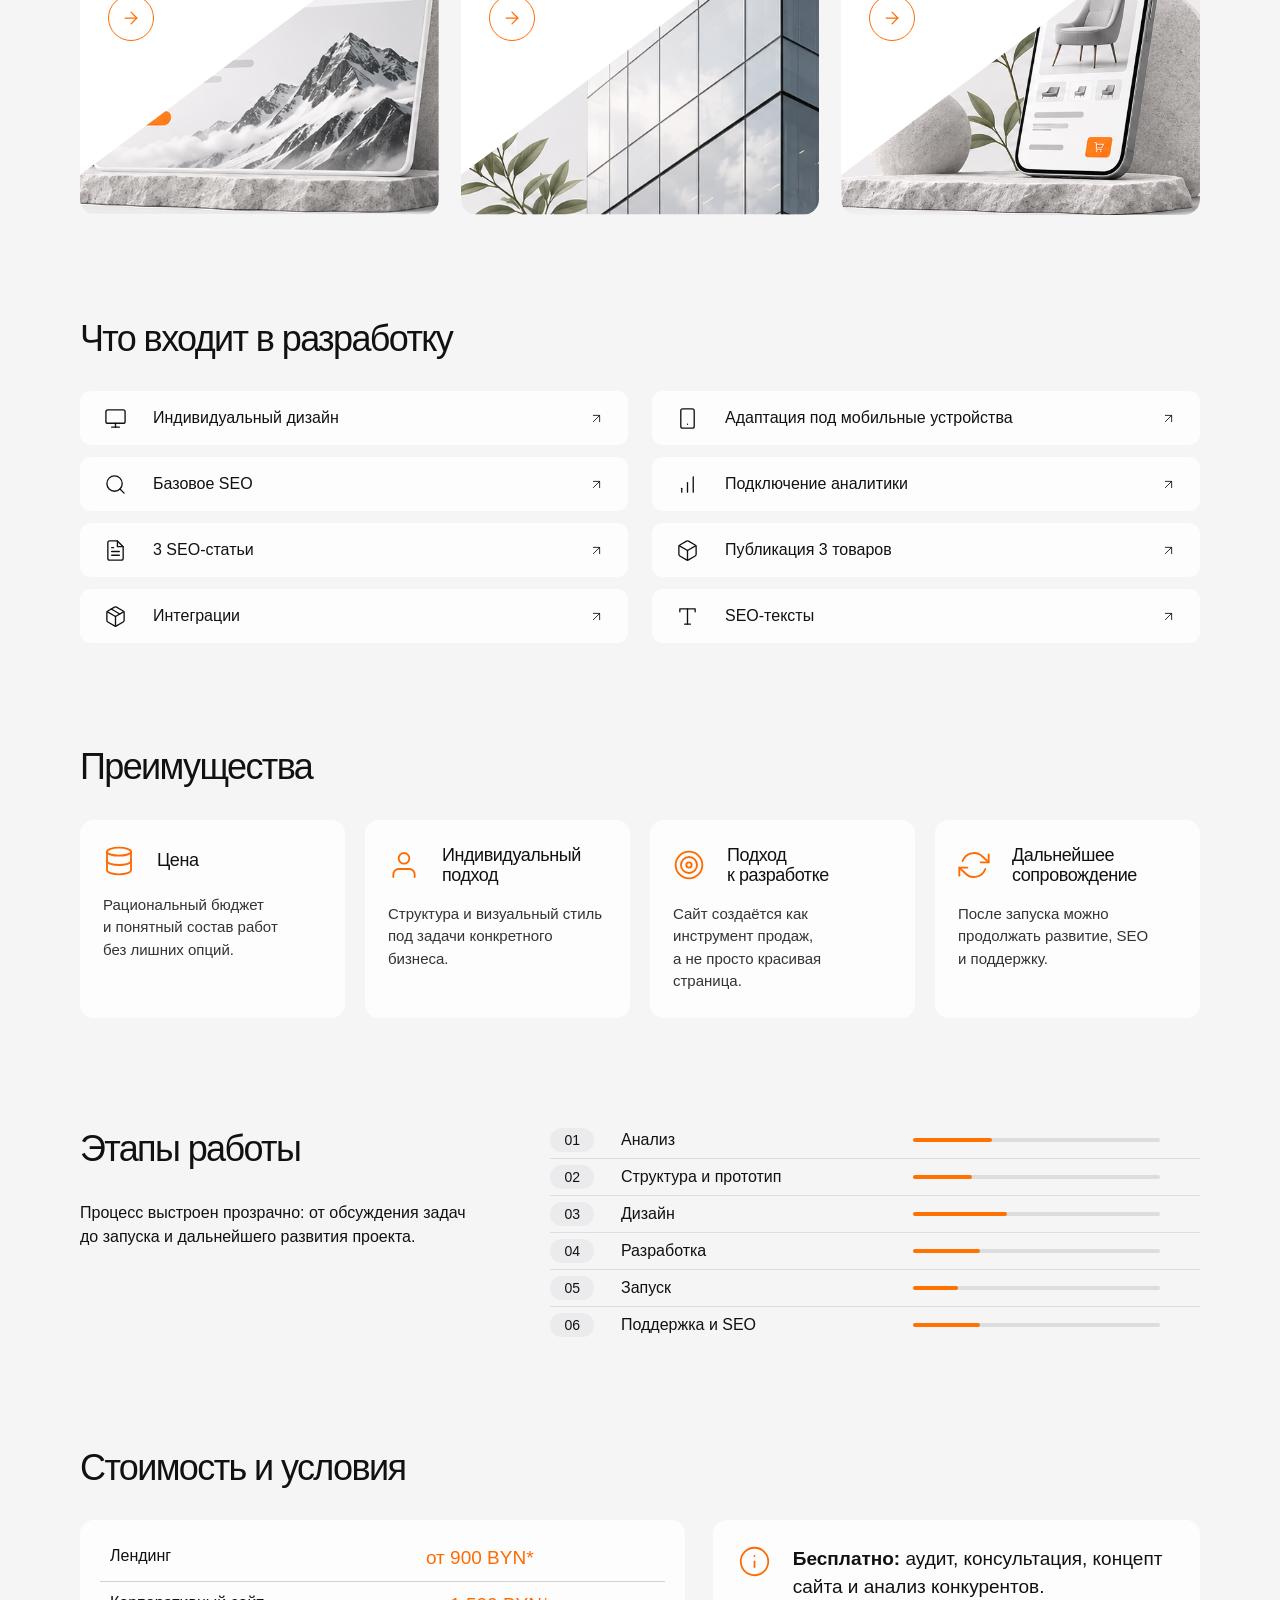
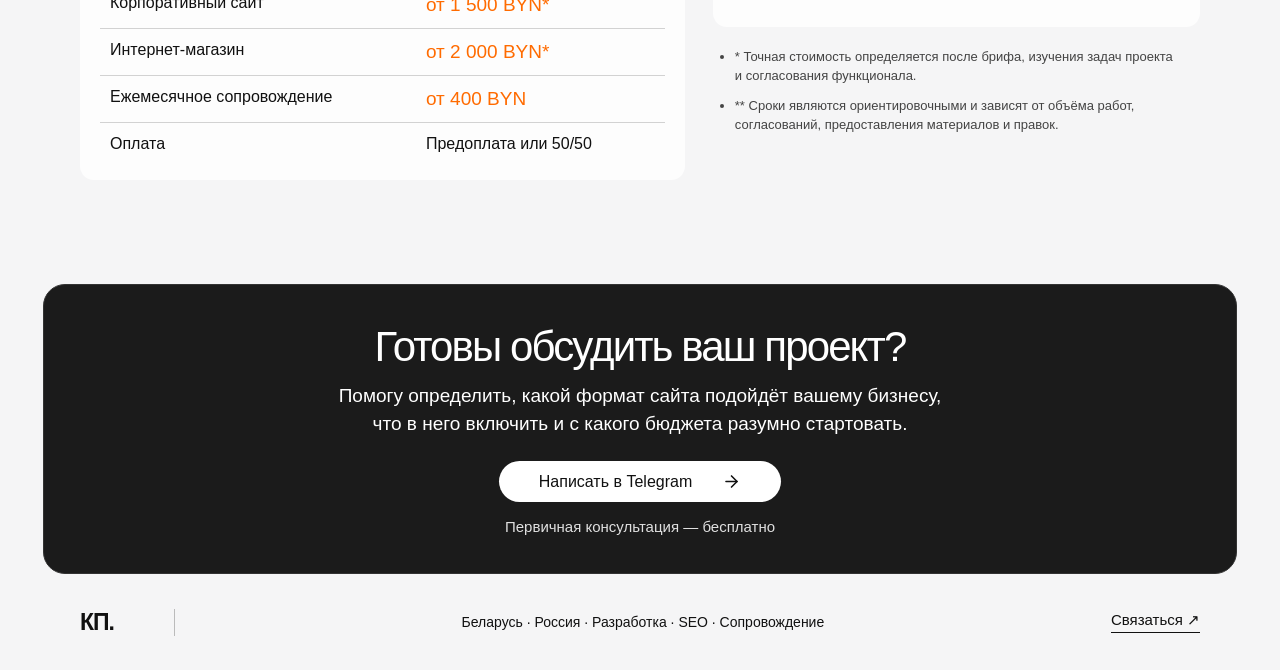
==== commit 71e82c64: "Increase section spacing and fix cramped feature cards" ====
--- a/business/index.html
+++ b/business/index.html
@@ -1,5 +1,5 @@
 <!doctype html>
-<html lang="ru"><head><meta charset="utf-8"><meta name="viewport" content="width=device-width,initial-scale=1"><meta name="theme-color" content="#f5f5f6"><meta name="description" content="Разработка, SEO-продвижение и сопровождение сайтов для малого и среднего бизнеса в Беларуси и России. Лендинги от 900 BYN."><title>Сайты для роста бизнеса — коммерческое предложение</title><link rel="stylesheet" href="style.css?v=5"></head><body>
+<html lang="ru"><head><meta charset="utf-8"><meta name="viewport" content="width=device-width,initial-scale=1"><meta name="theme-color" content="#f5f5f6"><meta name="description" content="Разработка, SEO-продвижение и сопровождение сайтов для малого и среднего бизнеса в Беларуси и России. Лендинги от 900 BYN."><title>Сайты для роста бизнеса — коммерческое предложение</title><link rel="stylesheet" href="style.css?v=6"></head><body>
 <header class="wrap"><a class="logo" href="#home" aria-label="На главную">КП.</a><nav aria-label="Основная навигация"><a href="#about">О проекте</a><a href="#services">Услуги</a><a href="#benefits">Преимущества</a><a href="#pricing">Стоимость</a><a href="#contact">Контакты</a></nav><a class="text-link" href="https://t.me/mofyl">Связаться ↗</a></header>
 <main id="home"><section class="hero wrap"><img class="hero-image" src="assets/hero-transparent.png" width="1561" height="1007" alt="Ноутбук с сайтом компании, графиками роста и аналитикой на каменном подиуме" fetchpriority="high"><div class="hero-copy"><div class="metrics"><div><strong>BY + RU</strong><span>работаем с бизнесом<br>в Беларуси и России</span></div><div><strong>SEO + Сайт</strong><span>инструменты для роста<br>и продаж</span></div></div><h1>Сайты для бизнеса,<br>которые помогают<br>продавать и расти</h1><p>Разработка, SEO-продвижение и сопровождение для малого и среднего бизнеса. Лендинги, корпоративные сайты и интернет-магазины с понятной структурой, индивидуальным дизайном и ориентацией на результат.</p><div class="actions"><a class="button orange" href="https://t.me/mofyl">Обсудить проект <i data-feather="arrow-right"></i></a><a class="button outline" href="https://t.me/mofyl">Написать в Telegram</a></div></div></section>
 <section class="wrap about" id="about"><div><h2>О проекте</h2><p>Это универсальное коммерческое предложение для компаний, которым нужен современный сайт как инструмент привлечения клиентов, укрепления доверия и роста продаж. Сайт помогает снизить зависимость от сторонних площадок и выстроить собственный цифровой канал продаж.</p></div><div class="features"><article><i data-feather="layers"></i><h3>Индивидуальный<br>дизайн</h3></article><article><i data-feather="search"></i><h3>Базовое<br>SEO</h3></article><article><i data-feather="bar-chart"></i><h3>Аналитика<br>и интеграции</h3></article><article><i data-feather="headphones"></i><h3>Поддержка<br>и развитие</h3></article></div></section>
--- a/business/style.css
+++ b/business/style.css
@@ -104,3 +104,22 @@
 @media(min-width:761px) and (max-width:1050px){.service.service-editorial{padding:23px;min-height:600px}.service-editorial .service-copy h3{font-size:23px;min-height:58px}.service-editorial .service-copy p{min-height:115px;max-width:100%;font-size:14px}.service-editorial .service-meta strong{font-size:21px}.services{gap:16px}}
 @media(max-width:760px){.services{grid-template-columns:minmax(0,1fr);gap:20px}.service.service-editorial{padding:26px;min-height:545px}.service-editorial>.service-top{margin-bottom:28px}.service-editorial .service-copy h3{font-size:27px;min-height:0}.service-editorial .service-copy p{max-width:90%;min-height:0;margin-top:18px}.service-editorial .service-meta{margin-top:24px}.service-editorial .service-arrow{margin-top:24px}.service.service-editorial>img{height:48%;object-position:center}}
 @media(prefers-reduced-motion:reduce){.service-editorial .service-arrow:hover{transform:none}}
+/* More room between sections and readable feature-card insets. */
+section.wrap:not(.hero):not(.about){margin-bottom:104px}
+.about{margin-top:32px;margin-bottom:104px;column-gap:40px}
+.hero{padding-bottom:88px}
+h2{margin-bottom:32px}
+.features{grid-template-columns:repeat(2,minmax(0,1fr));gap:20px}
+.features article{min-width:0;min-height:164px;padding:28px 32px}
+.features h3{font-size:16px;line-height:1.35;letter-spacing:-.025em}
+.features svg{margin-bottom:18px}
+@media(min-width:761px) and (max-width:1050px){.about{column-gap:28px}.features{gap:16px}.features article{padding:26px 24px;min-height:160px}}
+@media(max-width:760px){
+ section.wrap:not(.hero):not(.about){margin-bottom:76px}
+ .hero{padding-bottom:56px}
+ .about{margin-top:16px;margin-bottom:76px}
+ h2{margin-bottom:28px}
+ .features{margin-top:32px;gap:16px}
+ .features article{padding:26px 24px;min-height:160px}
+}
+@media(max-width:479px){.features{grid-template-columns:minmax(0,1fr)}.features article{padding:28px 30px;min-height:150px}}
